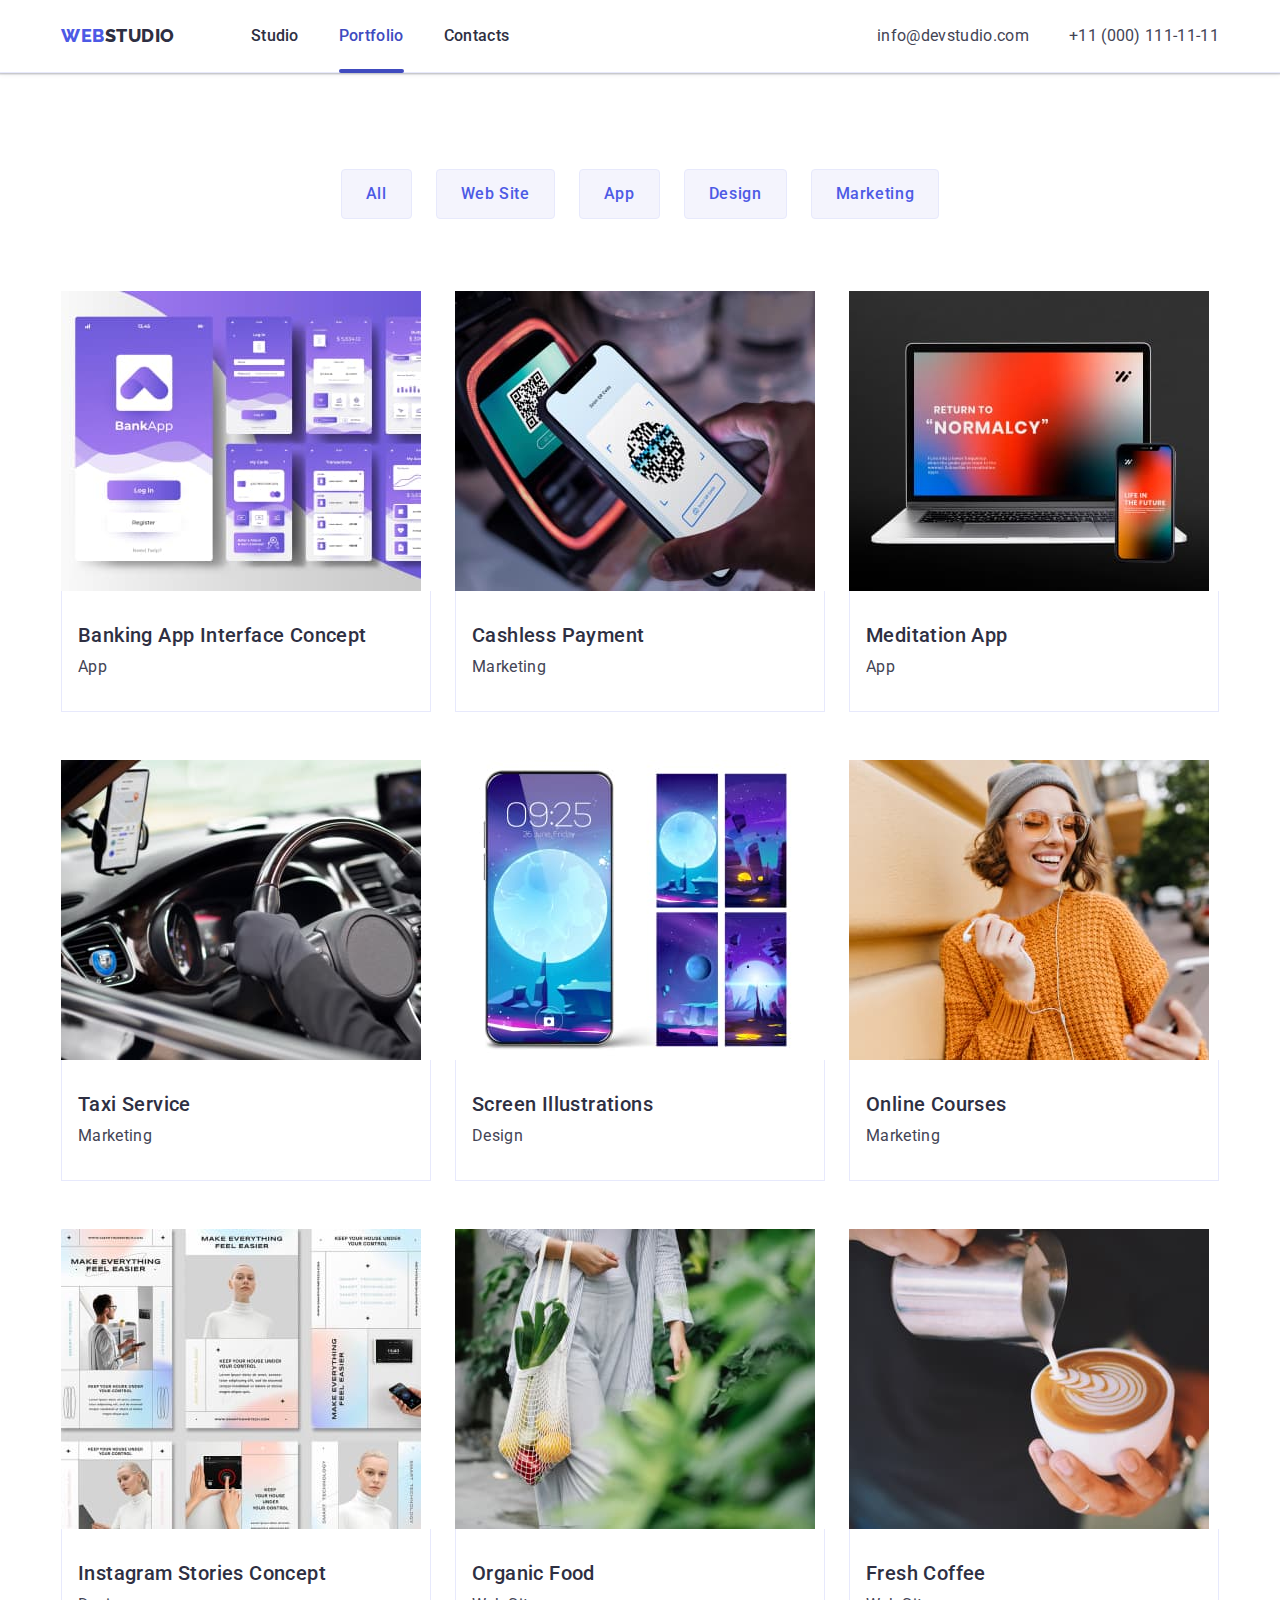
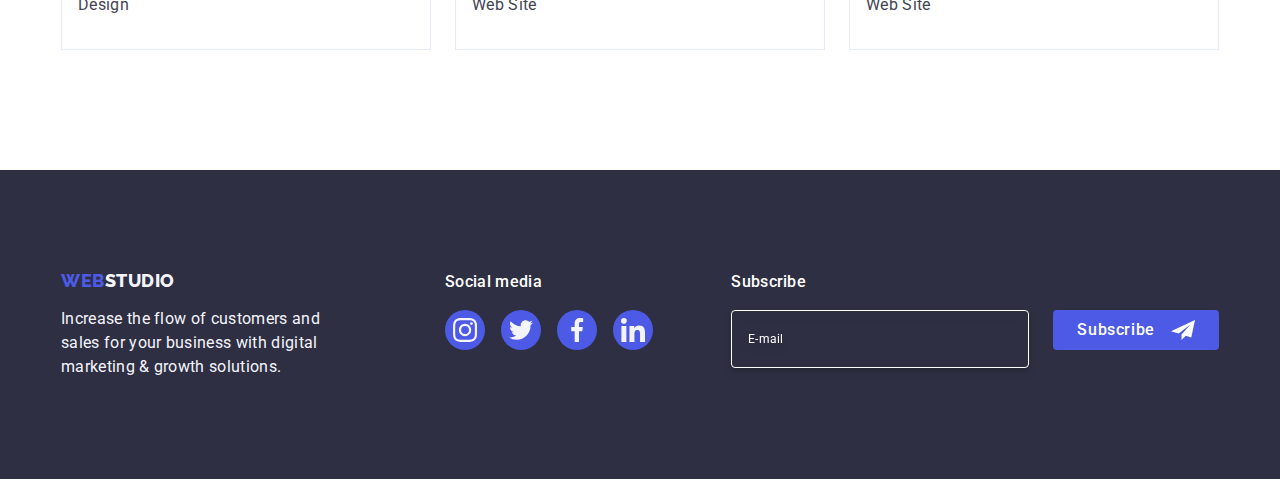
==== portfolio.html @ cf911f14 "m" ====
<!DOCTYPE html>
<html lang="en">
  <head>
    <meta charset="UTF-8" />
    <meta name="viewport" content="width=device-width, initial-scale=1.0" />
    <title>WebStudio</title>
    <link
      rel="stylesheet"
      href="https://cdnjs.cloudflare.com/ajax/libs/modern-normalize/2.0.0/modern-normalize.min.css"
      integrity="sha512-4xo8blKMVCiXpTaLzQSLSw3KFOVPWhm/TRtuPVc4WG6kUgjH6J03IBuG7JZPkcWMxJ5huwaBpOpnwYElP/m6wg=="
      crossorigin="anonymous"
      referrerpolicy="no-referrer"
    />

    <link rel="preconnect" href="https://fonts.googleapis.com" />
    <link rel="preconnect" href="https://fonts.gstatic.com" crossorigin />
    <link
      href="https://fonts.googleapis.com/css2?family=Raleway:wght@800&family=Roboto:wght@400;500;700&display=swap"
      rel="stylesheet"
    />
    <link rel="stylesheet" href="./css/styles.css" />
  </head>

  <body>
    <!-- верхня частина сайту хедер -->
    <header class="head">
      <!-- навігація по сайту -->
      <div class="container head-container">
        <nav class="container-nav">
          <!-- логотип компанії -->
          <a href="./index.html" class="logo link logo-sections-head"
            >Web<span class="logo-section">Studio</span></a
          >
          <ul class="list list-header">
            <li class="">
              <a class="list-nav link" href="./index.html">Studio</a>
            </li>
            <li>
              <a class="list-nav link list-nav-hover" href="./portfolio.html"
                >Portfolio</a
              >
            </li>
            <li><a class="list-nav link" href="">Contacts</a></li>
          </ul>
        </nav>
        <!-- контакти компанії -->
        <address class="contact">
          <ul class="list list-header">
            <li>
              <a class="contact-link link" href="mailto:info@devstudio.com"
                >info@devstudio.com</a
              >
            </li>
            <li>
              <a class="contact-link link" href="tel:+110001111111"
                >+11 (000) 111-11-11</a
              >
            </li>
          </ul>
        </address>
      </div>
    </header>
    <!-- головна інформація сторінки -->
    <main>
      <!-- навігація по сторінці -->
      <section class="project">
        <div class="container">
          <h1 class="visually-hidden">Projects</h1>
          <ul class="list filters">
            <li class="filters-button-list">
              <button type="button" class="filters-button">All</button>
            </li>
            <li class="filters-button-list">
              <button type="button" class="filters-button">Web Site</button>
            </li>
            <li class="filters-button-list">
              <button type="button" class="filters-button">App</button>
            </li>
            <li class="filters-button-list">
              <button type="button" class="filters-button">Design</button>
            </li>
            <li class="filters-button-list">
              <button type="button" class="filters-button">Marketing</button>
            </li>
          </ul>
          <ul class="list list-portfolio">
            <li class="list-portfolio-item">
              <a href="" class="link imeges-animations">
                <div class="animation">
                  <img
                    src="./images/img-portfolio-1.jpg"
                    alt="Banking App"
                    width="360"
                  />
                  <p class="project-taxt-animation">
                    14 Stylish and User-Friendly App Design Concepts · Task
                    Manager App · Calorie Tracker App · Exotic Fruit Ecommerce
                    App · Cloud Storage App
                  </p>
                </div>
                <div class="card-item">
                  <h2 class="project-title">Banking App Interface Concept</h2>
                  <p class="project-taxt">App</p>
                </div>
              </a>
            </li>
            <li class="list-portfolio-item">
              <a href="" class="link imeges-animations">
                <div class="animation">
                  <img
                    src="./images/img-portfolio-2.jpg"
                    alt="Cashless Payment"
                    width="360"
                  />
                  <p class="project-taxt-animation">
                    14 Stylish and User-Friendly App Design Concepts · Task
                    Manager App · Calorie Tracker App · Exotic Fruit Ecommerce
                    App · Cloud Storage App
                  </p>
                </div>
                <div class="card-item">
                  <h2 class="project-title">Cashless Payment</h2>
                  <p class="project-taxt">Marketing</p>
                </div>
              </a>
            </li>
            <li class="list-portfolio-item">
              <a href="" class="link imeges-animations">
                <div class="animation">
                  <img
                    src="./images/img-portfolio-3.jpg"
                    alt="Meditation App"
                    width="360"
                  />
                  <p class="project-taxt-animation">
                    14 Stylish and User-Friendly App Design Concepts · Task
                    Manager App · Calorie Tracker App · Exotic Fruit Ecommerce
                    App · Cloud Storage App
                  </p>
                </div>
                <div class="card-item">
                  <h2 class="project-title">Meditation App</h2>
                  <p class="project-taxt">App</p>
                </div>
              </a>
            </li>
            <li class="list-portfolio-item">
              <a href="" class="link imeges-animations">
                <div class="animation">
                  <img
                    src="./images/img-portfolio-4.jpg"
                    alt="Taxi Service"
                    width="360"
                  />
                  <p class="project-taxt-animation">
                    14 Stylish and User-Friendly App Design Concepts · Task
                    Manager App · Calorie Tracker App · Exotic Fruit Ecommerce
                    App · Cloud Storage App
                  </p>
                </div>
                <div class="card-item">
                  <h2 class="project-title">Taxi Service</h2>
                  <p class="project-taxt">Marketing</p>
                </div>
              </a>
            </li>
            <li class="list-portfolio-item">
              <a href="" class="link imeges-animations">
                <div class="animation">
                  <img
                    src="./images/img-portfolio-5.jpg"
                    alt="Screen Illustrations"
                    width="360"
                  />
                  <p class="project-taxt-animation">
                    14 Stylish and User-Friendly App Design Concepts · Task
                    Manager App · Calorie Tracker App · Exotic Fruit Ecommerce
                    App · Cloud Storage App
                  </p>
                </div>
                <div class="card-item">
                  <h2 class="project-title">Screen Illustrations</h2>
                  <p class="project-taxt">Design</p>
                </div>
              </a>
            </li>
            <li class="list-portfolio-item">
              <a href="" class="link imeges-animations">
                <div class="animation">
                  <img
                    src="./images/img-portfolio-6.jpg"
                    alt="Online Courses"
                    width="360"
                  />
                  <p class="project-taxt-animation">
                    14 Stylish and User-Friendly App Design Concepts · Task
                    Manager App · Calorie Tracker App · Exotic Fruit Ecommerce
                    App · Cloud Storage App
                  </p>
                </div>
                <div class="card-item">
                  <h2 class="project-title">Online Courses</h2>
                  <p class="project-taxt">Marketing</p>
                </div>
              </a>
            </li>
            <li class="list-portfolio-item">
              <a href="" class="link imeges-animations">
                <div class="animation">
                  <img
                    src="./images/img-portfolio-7.jpg"
                    alt="Instagram Stories Concept"
                    width="360"
                  />
                  <p class="project-taxt-animation">
                    14 Stylish and User-Friendly App Design Concepts · Task
                    Manager App · Calorie Tracker App · Exotic Fruit Ecommerce
                    App · Cloud Storage App
                  </p>
                </div>
                <div class="card-item">
                  <h2 class="project-title">Instagram Stories Concept</h2>
                  <p class="project-taxt">Design</p>
                </div>
              </a>
            </li>
            <li class="list-portfolio-item">
              <a href="" class="link imeges-animations">
                <div class="animation">
                  <img
                    src="./images/img-portfolio-8.jpg"
                    alt="Organic Food"
                    width="360"
                  />
                  <p class="project-taxt-animation">
                    14 Stylish and User-Friendly App Design Concepts · Task
                    Manager App · Calorie Tracker App · Exotic Fruit Ecommerce
                    App · Cloud Storage App
                  </p>
                </div>
                <div class="card-item">
                  <h2 class="project-title">Organic Food</h2>
                  <p class="project-taxt">Web Site</p>
                </div>
              </a>
            </li>
            <li class="list-portfolio-item">
              <a href="" class="link imeges-animations">
                <div class="animation">
                  <img
                    src="./images/img-portfolio-9.jpg"
                    alt="Fresh Coffee"
                    width="360"
                  />
                  <p class="project-taxt-animation">
                    14 Stylish and User-Friendly App Design Concepts · Task
                    Manager App · Calorie Tracker App · Exotic Fruit Ecommerce
                    App · Cloud Storage App
                  </p>
                </div>
                <div class="card-item">
                  <h2 class="project-title">Fresh Coffee</h2>
                  <p class="project-taxt">Web Site</p>
                </div>
              </a>
            </li>
          </ul>
        </div>
      </section>
    </main>

    <!-- футер -->
    <footer class="footer">
      <!-- логотип компанії -->
      <div class="container footer-social-media">
        <div class="footer-container-logo">
          <a href="./index.html" class="logo link footer-logo-sections"
            >Web<span class="footer-logo">Studio</span></a
          >
          <p class="footer-taxt">
            Increase the flow of customers and sales for your business with
            digital marketing & growth solutions.
          </p>
        </div>
        <div class="footer-container-social">
          <p class="footer-taxt-second">Social media</p>
          <ul class="list footer-lid">
            <li class="social-links-footer">
              <a href="" target="_blank" class="link">
                <svg class="footer-icon-item" width="24" height="24">
                  <use href="./images/icons.svg#icon-instagram-2"></use>
                </svg>
              </a>
            </li>
            <li class="social-links-footer">
              <a href="" target="_blank" class="link">
                <svg class="footer-icon-item" width="24" height="24">
                  <use href="./images/icons.svg#icon-twitter-1"></use>
                </svg>
              </a>
            </li>
            <li class="social-links-footer">
              <a href="" target="_blank" class="link">
                <svg class="footer-icon-item" width="24" height="24">
                  <use href="./images/icons.svg#icon-facebook-1"></use>
                </svg>
              </a>
            </li>
            <li class="social-links-footer">
              <a href="" target="_blank" class="link">
                <svg class="footer-icon-item" width="24" height="24">
                  <use href="./images/icons.svg#icon-linkedin-1"></use>
                </svg>
              </a>
            </li>
          </ul>
        </div>
        <div class="footer-container-form">
          <p class="footer-taxt-second">Subscribe</p>
          <form class="form">
            <label class="footer-form-label">
              <input
                class="footer-form-input"
                type="email"
                name="user-email"
                placeholder="E-mail"
              />
            </label>
            <button type="submit" class="form-btn">
              Subscribe
              <svg class="btn-icon" width="24" height="24">
                <use href="./images/icons.svg#icon-Frame"></use>
              </svg>
            </button>
          </form>
        </div>
      </div>
    </footer>
  </body>
</html>
---- css/styles.css ----
:root {
  --primary-font: "Roboto", sans-serif;
  --primary-black-color: #434455;
  --primary-white-color: #ffffff;
  --secondary-black-color: #2e2f42;
  --secondary-white-color: #f4f4fd;
}

body {
  font-family: var(--primary-font);
  color: var(--primary-black-color);
  background: var(--primary-white-color);
  margin: 0;
}

h1,
h2,
h3,
h4,
h5,
h6 {
  margin: 0;
}

p {
  margin: 0;
}

ul {
  margin: 0;
  padding: 0;
  list-style-type: none;
}

.logo {
  color: #4d5ae5;
  font-family: "Raleway", sans-serif;
  font-style: normal;
  font-weight: 800;
  font-size: 18px;
  line-height: 1.17;
  letter-spacing: 0.03em;
  text-transform: uppercase;
}
.logo-section {
  color: #2e2f42;
}
.logo-sections-head {
  margin-right: 76px;
}

.link {
  text-decoration: none;
}
.list {
  list-style: none;
}

.container {
  width: 100%;
  max-width: 1158px;
  padding-left: 15px;
  padding-right: 15px;
  margin: 0 auto;
}

.container-nav {
  display: flex;
  align-items: center;
}
.list-header {
  display: flex;
  gap: 40px;
}
.head {
  border-bottom: 1px solid #e7e9fc;
  box-shadow: 0px 1px 6px 0px rgba(46, 47, 66, 0.08),
    0px 1px 1px 0px rgba(46, 47, 66, 0.16),
    0px 2px 1px 0px rgba(46, 47, 66, 0.08);
}
.head-container {
  display: flex;
  justify-content: space-between;
}

.list-nav {
  color: var(--secondary-black-color);
  font-weight: 500;
  font-size: 16px;
  line-height: 1.5;
  letter-spacing: 0.02em;
  padding-top: 24px;
  padding-bottom: 24px;
  transition: color 250ms cubic-bezier(0.4, 0, 0.2, 1);
  position: relative;
  display: block;
}

.list-nav:hover,
.list-nav:focus {
  color: #404bbf;
}

.list-nav-hover {
  color: #404bbf;
}
.list-nav-hover::after {
  background-color: #404bbf;
}

.list-nav::after {
  position: absolute;
  left: 0;
  bottom: -1px;
  content: "";
  width: 100%;
  height: 4px;
  border-radius: 2px;
  transition: background-color 250ms cubic-bezier(0.4, 0, 0.2, 1);
}

.list-nav:hover::after {
  background-color: #404bbf;
}

.contact {
  font-style: normal;
}
.contact-link {
  color: var(--primary-black-color);
  font-weight: 400;
  font-size: 16px;
  line-height: 1.5;
  letter-spacing: 0.02em;
  display: block;
  padding-top: 24px;
  padding-bottom: 24px;
  transition: color 250ms cubic-bezier(0.4, 0, 0.2, 1);
}
.contact-link:hover,
.contact-link:focus {
  color: #404bbf;
}

.container-hero {
  flex-direction: column;
  align-items: center;
}
/* -----------------------HERO--------------- */
.hero {
  background-color: var(--secondary-black-color);
  padding-top: 188px;
  padding-bottom: 188px;
  background-image: linear-gradient(
      to bottom,
      rgba(46, 47, 66, 0.7),
      rgba(46, 47, 66, 0.7)
    ),
    url(../images/people-office.jpg);
  background-repeat: no-repeat;
  background-position: center;
  max-width: 1440px;
  background-size: cover;
  margin: 0 auto;
}

.hero-main {
  color: var(--primary-white-color);
  font-weight: 700;
  font-size: 56px;
  line-height: 1.07;
  text-align: center;
  letter-spacing: 0.02em;
  margin-bottom: 48px;
  max-width: 496px;
  margin-left: auto;
  margin-right: auto;
}

.primery-button {
  background: #4d5ae5;
  color: var(--primary-white-color);
  font-family: inherit;
  font-weight: 500;
  font-size: 16px;
  line-height: 1.5;
  letter-spacing: 0.04em;
  cursor: pointer;
  border-radius: 4px;
  box-shadow: 0px 4px 4px 0px rgba(0, 0, 0, 0.15);
  padding: 16px 32px;
  display: block;
  min-width: 169px;
  height: 56px;
  border: none;
  margin-left: auto;
  margin-right: auto;
  transition: background-color 250ms cubic-bezier(0.4, 0, 0.2, 1);
}
.primery-button:hover,
.primery-button:focus {
  background-color: #404bbf;
}

.backdrop.is-hidden {
  visibility: hidden;
  opacity: 0;
  pointer-events: none;
}

.icon-close {
  position: absolute;
  border: 1px solid rgba(0, 0, 0, 0.1);
  background-color: #e7e9fc;
  top: 24px;
  right: 24px;
  width: 24px;
  height: 24px;
  border-radius: 50%;
  display: flex;
  align-items: center;
  justify-content: center;
  padding: 0;
  cursor: pointer;
  transition: background-color 250ms cubic-bezier(0.4, 0, 0.2, 1),
    border 250ms cubic-bezier(0.4, 0, 0.2, 1);
}
.icon-close-svg {
  transition: fill 250ms cubic-bezier(0.4, 0, 0.2, 1);
}

.icon-close:hover,
.icon-close:focus {
  border: none;
  background-color: #404bbf;
  fill: var(--primary-white-color);
}

/* ---------------------------------------- */
.visually-hidden {
  position: absolute;
  width: 1px;
  height: 1px;
  margin: -1px;
  border: 0;
  padding: 0;
  white-space: nowrap;
  clip-path: inset(100%);
  clip: rect(0 0 0 0);
  overflow: hidden;
}
.facts-title {
  color: var(--secondary-black-color);
  font-weight: 500;
  font-size: 20px;
  line-height: 1.2;
  letter-spacing: 0.02em;
  margin-bottom: 8px;
}
.facts-taxt {
  font-weight: 400;
  font-size: 16px;
  line-height: 1.5;
  letter-spacing: 0.02em;
}
.facts-lid {
  display: flex;
  gap: 24px;
}
.facts-list {
  width: calc((100% - 72px) / 4);
}

.icon-container {
  display: flex;
  align-items: center;
  justify-content: center;
  height: 112px;
  background-color: var(--secondary-white-color);
  padding: 24px 100px;
  margin-bottom: 8px;
  border-radius: 4px;
}

/* svg {
  max-width: 100%;
} */

.container-facts {
  padding-top: 120px;
  padding-bottom: 120px;
}

.directions-section {
  padding-bottom: 120px;
}
.directions-lid {
  display: flex;
  gap: 24px;
}
.directions {
  color: var(--secondary-black-color);
  font-weight: 700;
  font-size: 36px;
  line-height: 1.11;
  text-align: center;
  letter-spacing: 0.02em;
  text-transform: capitalize;
  margin-bottom: 72px;
}
.directions-list {
  width: calc((100% - 48px) / 3);
  box-shadow: 0px 4px 4px 0px rgba(0, 0, 0, 0.25);
}

img {
  display: block;
}
/* ------------TEAM SECTION------------- */
.team {
  color: var(--secondary-black-color);
  font-weight: 700;
  font-size: 36px;
  line-height: 1.11;
  text-align: center;
  letter-spacing: 0.02em;
  text-transform: capitalize;
  margin-bottom: 72px;
}
.team-title {
  color: var(--secondary-black-color);
  font-weight: 500;
  font-size: 20px;
  line-height: 1.2;
  text-align: center;
  letter-spacing: 0.02em;
  margin-bottom: 8px;
}
.team-taxt {
  font-weight: 400;
  font-size: 16px;
  line-height: 1.5;
  text-align: center;
  letter-spacing: 0.02em;
  margin-bottom: 8px;
}
.team-section {
  background: var(--secondary-white-color);
  padding-top: 120px;
  padding-bottom: 120px;
}
.team-lid {
  display: flex;
  gap: 24px;
}

.team-section-part {
  background: var(--primary-white-color);
  border-radius: 0px 0px 4px 4px;
  box-shadow: 0px 2px 1px 0px rgba(46, 47, 66, 0.08),
    0px 1px 1px 0px rgba(46, 47, 66, 0.16),
    0px 1px 6px 0px rgba(46, 47, 66, 0.08);
  width: calc((100% - 72px) / 4);
}

.team-container {
  padding-top: 32px;
  padding-bottom: 32px;
}
.list .social {
  display: flex;
  justify-content: center;
  align-items: center;
}
.social .link {
  display: flex;
  justify-content: center;
  align-items: center;
  width: 40px;
  height: 40px;
  border-radius: 50%;
  background-color: #4d5ae5;
  flex-shrink: 0;
  align-self: flex-end;
  transition: background-color 250ms cubic-bezier(0.4, 0, 0.2, 1);
}
.team-icon-item {
  fill: var(--secondary-white-color);
}
.social .link:hover,
.social .link:focus {
  background-color: #404bbf;
}
.social {
  display: flex;
  gap: 24px;
}
.social-link {
  justify-content: center;
  align-items: center;
  width: calc((100% - 48px) / 3);
}
.link-social-team {
  width: 40px;
  height: 40px;
  background-color: #03a9f4;
}

/* ------------COSTOMERS SEC.------------- */
.costomers {
  color: var(--secondary-black-color);
  font-weight: 700;
  font-size: 36px;
  line-height: 1.11;
  text-align: center;
  letter-spacing: 0.02em;
  text-transform: capitalize;
  margin-bottom: 72px;
}
.costomers-section {
  background-color: var(--primary-white-color);
  padding-top: 120px;
  padding-bottom: 120px;
}
.icon {
  fill: currentColor;
}
.costomers-link {
  width: 100%;
  height: 100%;
  border: 1px solid #8e8f99;
  border-radius: 4px;
  display: flex;
  align-items: center;
  justify-content: center;
  color: #8e8f99;
  transition: border-color 250ms cubic-bezier(0.4, 0, 0.2, 1),
    color 250ms cubic-bezier(0.4, 0, 0.2, 1);
}
.costomers-link:hover,
.costomers-link:focus {
  border-color: #404bbf;
  color: #404bbf;
}

.costomers-list {
  display: flex;
  gap: 24px;
}
.costomers-item {
  height: 88px;
  width: calc((100% - 120px) / 6);
}
/* ------------FOOTER------------- */
.footer {
  background: var(--secondary-black-color);
  padding-bottom: 100px;
  padding-top: 100px;
}

.footer-logo {
  color: var(--secondary-white-color);
}
.footer-logo-sections {
  margin-bottom: 16px;
  display: inline-block;
}

.footer-taxt {
  color: var(--secondary-white-color);
  font-weight: 400;
  font-size: 16px;
  line-height: 1.5;
  letter-spacing: 0.02em;
  width: 264px;
}

.footer-social-media {
  display: flex;
  align-items: baseline;
}

.footer-container-logo {
  margin-right: 120px;
}
.footer-container-social {
  margin-right: auto;
}
.footer-container-form {
}
.footer-taxt-second {
  color: var(--primary-white-color);
  font-size: 16px;
  font-weight: 500;
  line-height: 1.5;
  letter-spacing: 0.02em;
  margin-bottom: 16px;
}
.social-links-footer .link {
  display: flex;
  justify-content: center;
  align-items: center;
  gap: 16px;
  width: 40px;
  height: 40px;
  border-radius: 50%;
  background-color: #4d5ae5;
  flex-shrink: 0;
  align-self: flex-end;
  transition: background-color 250ms cubic-bezier(0.4, 0, 0.2, 1);
}

.footer-icon-item {
  fill: var(--secondary-white-color);
}
.social-links-footer .link:hover,
.social-links-footer .link:focus {
  background-color: #31d0aa;
}
.footer-lid {
  display: flex;
  gap: 16px;
}
/* ----------footer-form---------- */
.form {
  display: flex;
  gap: 24px;
}
.footer-form-label {
  display: flex;
  flex-direction: column;
}

.footer-form-input {
  width: 264px;
  height: 40px;
  border-radius: 4px;
  border: 1px solid var(--primary-white-color);
  box-shadow: 0px 4px 4px 0px rgba(0, 0, 0, 0.15);
  background-color: inherit;
  padding: 8px 16px;
  color: var(--primary-white-color);
  font-family: inherit;
  font-size: 12px;
  font-weight: 400;
  line-height: 1.5;
  letter-spacing: 0.04em;
  filter: drop-shadow(0px 4px 4px rgba(0, 0, 0, 0.15));
  outline: none;
  transition: border 250ms cubic-bezier(0.4, 0, 0.2, 1);
}
.footer-form-input:hover,
.footer-form-input:focus {
  border: 1px solid #4d5ae5;
}

.footer-form-input::placeholder {
  color: var(--primary-white-color);
  font-family: inherit;
  font-size: 12px;
  font-weight: 400;
  line-height: 2;
  letter-spacing: 0.02em;
  transition: color 250ms cubic-bezier(0.4, 0, 0.2, 1);
}
.footer-form-input:hover::placeholder,
.footer-form-input:focus::placeholder {
  color: #4d5ae5;
}
.form-btn {
  height: 40px;
  min-width: 165px;
  padding: 8px 24px;
  display: inline-flex;
  justify-content: center;
  align-items: center;
  border-radius: 4px;
  background-color: #4d5ae5;
  color: var(--primary-white-color);
  font-family: inherit;
  font-weight: 500;
  font-size: 16px;
  line-height: 1.5;
  letter-spacing: 0.04em;
  cursor: pointer;
  border: none;
  transition: background-color 250ms cubic-bezier(0.4, 0, 0.2, 1);
}

.form-btn:hover,
.form-btn:focus {
  background-color: #404bbf;
}
.btn-icon {
  fill: var(--secondary-white-color);
  margin-left: 16px;
}

/* ------------------modal----------------- */

.backdrop {
  position: fixed;
  width: 100%;
  height: 100%;
  top: 0;
  left: 0;
  background: rgba(46, 47, 66, 0.4);
  cursor: pointer;
  visibility: visible;
  opacity: 1;
  transition: opacity 250ms cubic-bezier(0.4, 0, 0.2, 1),
    visibility 250ms cubic-bezier(0.4, 0, 0.2, 1);
}

.modal {
  padding: 72px 24px 24px 24px;
  position: absolute;
  top: 50%;
  left: 50%;
  width: 408px;
  min-height: 584px;
  border-radius: 4px;
  background: #fcfcfc;
  box-shadow: 0px 2px 1px 0px rgba(0, 0, 0, 0.2),
    0px 1px 3px 0px rgba(0, 0, 0, 0.12), 0px 1px 1px 0px rgba(0, 0, 0, 0.14);
  transform: translate(-50%, -50%);
  cursor: default;
  transition: transform 250ms cubic-bezier(0.4, 0, 0.2, 1);
}
.modal-taxt {
  display: flex;
  width: 360px;
  flex-direction: column;
  font-size: 16px;
  font-style: normal;
  font-family: inherit;
  font-weight: 500;
  line-height: 1.5;
  letter-spacing: 0.02em;
  margin-left: auto;
  margin-right: auto;
  color: var(--secondary-black-color);
  text-align: center;
  margin-bottom: 16px;
}

.form-section {
  margin-bottom: 8px;
}
.form-label {
  font-size: 12px;
  line-height: 1.17;
  letter-spacing: 0.04em;
  color: #8e8f99;
  display: block;
  margin-bottom: 4px;
}
.label-container {
  position: relative;
}
.modal-input {
  width: 100%;
  height: 40px;
  border: 1px solid rgba(46, 47, 66, 0.4);
  border-radius: 4px;
  background-color: transparent;
  padding-left: 38px;
  outline: transparent;
  transition: border-color 250ms cubic-bezier(0.4, 0, 0.2, 1);
}
.modal-input:hover,
.modal-input:focus {
  border-color: #4d5ae5;
}

.icon-form {
  position: absolute;
  left: 16px;
  top: 50%;
  transform: translateY(-50%);
  transition: fill 250ms cubic-bezier(0.4, 0, 0.2, 1);
}
.modal-input:hover + .icon-form,
.modal-input:focus + .icon-form {
  fill: #4d5ae5;
}
.form-section-second {
  margin-bottom: 16px;
}
.label-textarea {
  width: 100%;
  height: 120px;
  font-size: 12px;
  line-height: 1.17;
  letter-spacing: 0.04em;
  color: rgba(46, 47, 66, 0.4);
  border: 1px solid rgba(46, 47, 66, 0.4);
  border-radius: 4px;
  background-color: transparent;
  padding: 8px 16px;
  outline: transparent;
  resize: none;
  transition: border-color 250ms cubic-bezier(0.4, 0, 0.2, 1);
}
.label-textarea:hover,
.label-textarea:focus {
  border-color: #4d5ae5;
}
.form-checbox {
  margin-bottom: 24px;
}

.form-checbox-input {
}
.form-checbox-label {
  font-size: 12px;
  line-height: 1.17;
  letter-spacing: 0.04em;
  color: #8e8f99;
}
.checbox-span {
  width: 16px;
  height: 16px;
  border: 1px solid rgba(46, 47, 66, 0.4);
  border-radius: 2px;
  transition: background-color 250ms cubic-bezier(0.4, 0, 0.2, 1),
    border 250ms cubic-bezier(0.4, 0, 0.2, 1),
    fill 250ms cubic-bezier(0.4, 0, 0.2, 1);
  display: inline-flex;
  align-items: center;
  justify-content: center;
  fill: transparent;
  margin-right: 8px;
  cursor: pointer;
}
.checbox-icon {
}
.form-checbox-input:checked + .form-checbox-label .checbox-span {
  background-color: #404bbf;
  border: none;
  fill: #f4f4fd;
}

.form-checbox-input:focus + .form-checbox-label .checbox-span  {
  outline: 1px solid #000;
}
.checbox-link {
  color: #4d5ae5;
}

.form-modal-button {
  margin: 24px auto 0;
  background-color: #4d5ae5;
  color: var(--primary-white-color);
  font-family: inherit;
  font-weight: 500;
  font-size: 16px;
  line-height: 1.5;
  letter-spacing: 0.04em;
  cursor: pointer;
  border-radius: 4px;
  box-shadow: 0px 4px 4px 0px rgba(0, 0, 0, 0.15);
  padding: 16px 32px;
  display: block;
  min-width: 169px;
  height: 56px;
  border: none;
  transition: background-color 250ms cubic-bezier(0.4, 0, 0.2, 1);
}

.form-modal-button:hover,
.form-modal-button:focus {
  background-color: #404bbf;
}
/* -----------------portfolio----------------- */

.filters-button {
  background: #f4f4fd;
  color: #4d5ae5;
  font-family: inherit;
  font-weight: 500;
  font-size: 16px;
  line-height: 1.5;
  text-align: center;
  letter-spacing: 0.04em;
  cursor: pointer;
  padding: 12px 24px;
  border-radius: 4px;
  border: 1px solid #e7e9fc;
  transition: color 250ms cubic-bezier(0.4, 0, 0.2, 1),
    background-color 250ms cubic-bezier(0.4, 0, 0.2, 1),
    border-color 250ms cubic-bezier(0.4, 0, 0.2, 1),
    box-shadow 250ms cubic-bezier(0.4, 0, 0.2, 1);
}

.filters-button:hover,
.filters-button:focus {
  background: #404bbf;
  color: #ffffff;
  box-shadow: 0px 2px 2px 0px rgba(0, 0, 0, 0.12),
    0px 2px 1px 0px rgba(0, 0, 0, 0.08), 0px 3px 1px 0px rgba(0, 0, 0, 0.1);
  border: 1px solid transparent;
}
.filters-button:active {
  background: #404bbf;
  color: #ffffff;
  box-shadow: 0px 2px 2px 0px rgba(0, 0, 0, 0.12),
    0px 2px 1px 0px rgba(0, 0, 0, 0.08), 0px 3px 1px 0px rgba(0, 0, 0, 0.1);
}

.project {
  padding-top: 96px;
  padding-bottom: 120px;
}

.filters {
  display: flex;
  gap: 24px;
  margin-bottom: 72px;
  justify-content: center;
}

.project-title {
  font-weight: 500;
  font-size: 20px;
  line-height: 1.2;
  letter-spacing: 0.02em;
  color: var(--secondary-black-color);
  margin-bottom: 8px;
}
.project-taxt {
  color: var(--primary-black-color);
  font-weight: 400;
  font-size: 16px;
  line-height: 1.5;
  letter-spacing: 0.02em;
}

.list-portfolio {
  display: flex;
  flex-wrap: wrap;
  column-gap: 24px;
  row-gap: 48px;
}
.list-portfolio-item {
  width: calc((100% - 48px) / 3);
  transition: box-shadow 250ms cubic-bezier(0.4, 0, 0.2, 1);
}

.imeges-animations {
  display: block;
  transition: box-shadow 250ms cubic-bezier(0.4, 0, 0.2, 1);
}
.imeges-animations:hover,
.imeges-animations:focus {
  box-shadow: 0px 2px 1px 0px rgba(46, 47, 66, 0.08),
    0px 1px 1px 0px rgba(46, 47, 66, 0.16),
    0px 1px 6px 0px rgba(46, 47, 66, 0.08);
}
.imeges-animations:hover .project-taxt-animation,
.imeges-animations:focus .project-taxt-animation {
  transform: translateY(0%);
}
.animation {
  position: relative;
  overflow: hidden;
}
.project-taxt-animation {
  position: absolute;
  top: 0;
  font-size: 16px;
  line-height: 1.5;
  letter-spacing: 0.02em;
  color: var(--secondary-white-color);
  padding: 40px 32px;
  background-color: #4d5ae5;
  height: 100%;
  width: 100%;
  transform: translateY(100%);
  transition: transform 250ms cubic-bezier(0.4, 0, 0.2, 1);
}

.card-item {
  border: 1px solid #e7e9fc;
  background: var(--primary-white-color);
  padding: 32px 16px;
  border-top: none;
  position: relative;
}
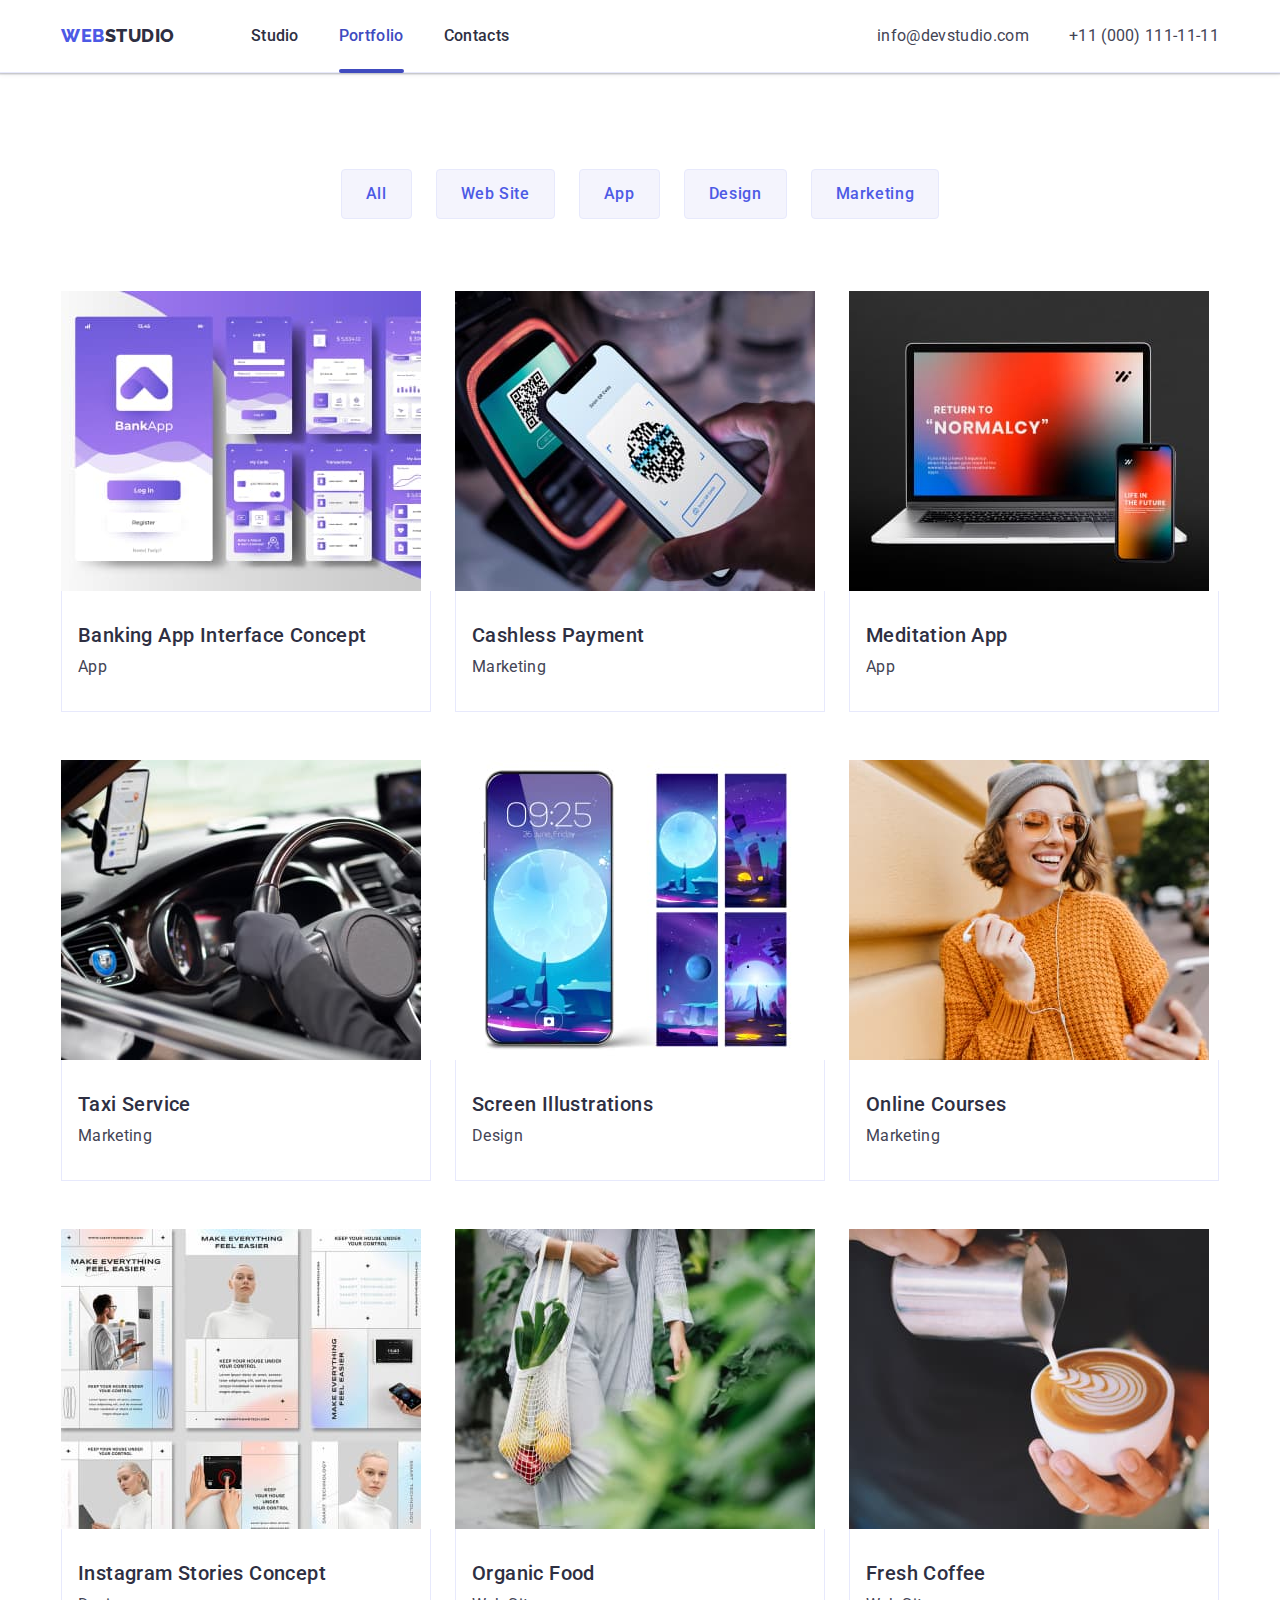
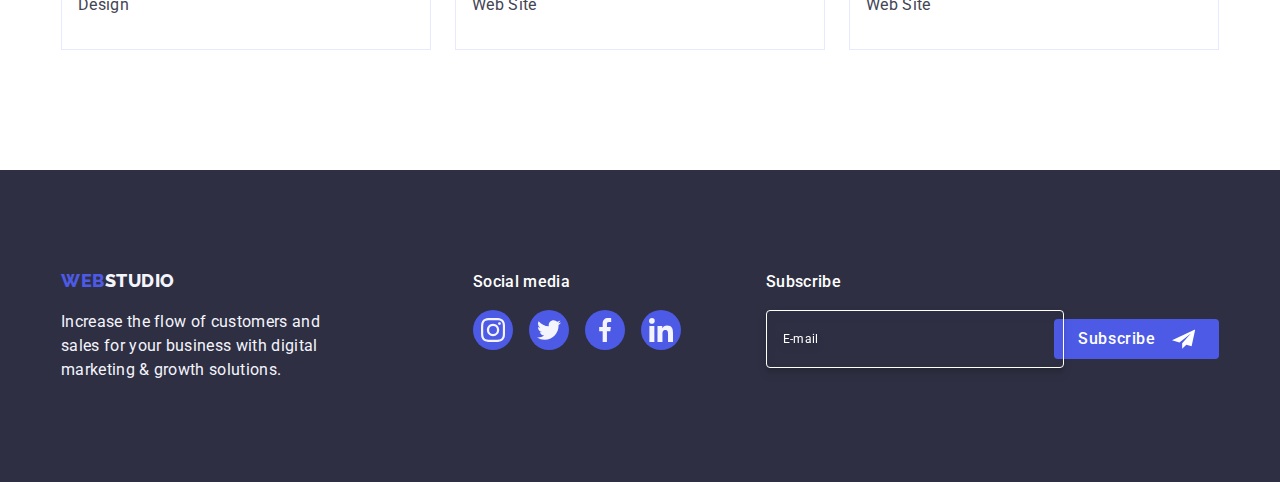
==== commit 5dd90adc: "footer done" ====
--- a/portfolio.html
+++ b/portfolio.html
@@ -19,6 +19,8 @@
       rel="stylesheet"
     />
     <link rel="stylesheet" href="./css/styles.css" />
+    <link rel="stylesheet" href="./css/media.css" />
+
   </head>
 
   <body>
@@ -91,6 +93,10 @@
                     src="./images/img-portfolio-1.jpg"
                     alt="Banking App"
                     width="360"
+                    srcset="
+                      ./images/img-portfolio-1.jpg    1x,
+                      ./images/img-portfolio-1@2x.jpg 2x
+                    "
                   />
                   <p class="project-taxt-animation">
                     14 Stylish and User-Friendly App Design Concepts · Task
@@ -111,6 +117,10 @@
                     src="./images/img-portfolio-2.jpg"
                     alt="Cashless Payment"
                     width="360"
+                    srcset="
+                      ./images/img-portfolio-2.jpg    1x,
+                      ./images/img-portfolio-2@2x.jpg 2x
+                    "
                   />
                   <p class="project-taxt-animation">
                     14 Stylish and User-Friendly App Design Concepts · Task
@@ -131,6 +141,10 @@
                     src="./images/img-portfolio-3.jpg"
                     alt="Meditation App"
                     width="360"
+                    srcset="
+                      ./images/img-portfolio-3.jpg    1x,
+                      ./images/img-portfolio-3@2x.jpg 2x
+                    "
                   />
                   <p class="project-taxt-animation">
                     14 Stylish and User-Friendly App Design Concepts · Task
@@ -151,6 +165,10 @@
                     src="./images/img-portfolio-4.jpg"
                     alt="Taxi Service"
                     width="360"
+                    srcset="
+                      ./images/img-portfolio-4.jpg    1x,
+                      ./images/img-portfolio-4@2x.jpg 2x
+                    "
                   />
                   <p class="project-taxt-animation">
                     14 Stylish and User-Friendly App Design Concepts · Task
@@ -171,6 +189,10 @@
                     src="./images/img-portfolio-5.jpg"
                     alt="Screen Illustrations"
                     width="360"
+                    srcset="
+                      ./images/img-portfolio-5.jpg    1x,
+                      ./images/img-portfolio-5@2x.jpg 2x
+                    "
                   />
                   <p class="project-taxt-animation">
                     14 Stylish and User-Friendly App Design Concepts · Task
@@ -191,6 +213,10 @@
                     src="./images/img-portfolio-6.jpg"
                     alt="Online Courses"
                     width="360"
+                    srcset="
+                      ./images/img-portfolio-6.jpg    1x,
+                      ./images/img-portfolio-6@2x.jpg 2x
+                    "
                   />
                   <p class="project-taxt-animation">
                     14 Stylish and User-Friendly App Design Concepts · Task
@@ -211,6 +237,10 @@
                     src="./images/img-portfolio-7.jpg"
                     alt="Instagram Stories Concept"
                     width="360"
+                    srcset="
+                      ./images/img-portfolio-7.jpg    1x,
+                      ./images/img-portfolio-7@2x.jpg 2x
+                    "
                   />
                   <p class="project-taxt-animation">
                     14 Stylish and User-Friendly App Design Concepts · Task
@@ -231,6 +261,10 @@
                     src="./images/img-portfolio-8.jpg"
                     alt="Organic Food"
                     width="360"
+                    srcset="
+                      ./images/img-portfolio-8.jpg    1x,
+                      ./images/img-portfolio-8@2x.jpg 2x
+                    "
                   />
                   <p class="project-taxt-animation">
                     14 Stylish and User-Friendly App Design Concepts · Task
@@ -251,6 +285,10 @@
                     src="./images/img-portfolio-9.jpg"
                     alt="Fresh Coffee"
                     width="360"
+                    srcset="
+                      ./images/img-portfolio-9.jpg    1x,
+                      ./images/img-portfolio-9@2x.jpg 2x
+                    "
                   />
                   <p class="project-taxt-animation">
                     14 Stylish and User-Friendly App Design Concepts · Task
--- a/css/styles.css
+++ b/css/styles.css
@@ -30,6 +30,11 @@
   margin: 0;
   padding: 0;
   list-style-type: none;
+}
+
+img {
+  display: block;
+  max-width: 100%;
 }
 
 .logo {
@@ -55,13 +60,12 @@
 .list {
   list-style: none;
 }
-
 .container {
-  width: 100%;
-  max-width: 1158px;
-  padding-left: 15px;
-  padding-right: 15px;
-  margin: 0 auto;
+  max-width: 428px;
+  padding-left: 16px;
+  padding-right: 16px;
+  margin-left: auto;
+  margin-right: auto;
 }
 
 .container-nav {
@@ -163,6 +167,16 @@
   background-size: cover;
   margin: 0 auto;
 }
+@media (-webkit-min-device-pixel-ratio: 2), (min-resolution: 192dpi) {
+  .hero {
+    background-image: linear-gradient(
+        to bottom,
+        rgba(46, 47, 66, 0.7),
+        rgba(46, 47, 66, 0.7)
+      ),
+      url(../images/people-office@2x.jpg);
+  }
+}
 
 .hero-main {
   color: var(--primary-white-color);
@@ -202,40 +216,6 @@
   background-color: #404bbf;
 }
 
-.backdrop.is-hidden {
-  visibility: hidden;
-  opacity: 0;
-  pointer-events: none;
-}
-
-.icon-close {
-  position: absolute;
-  border: 1px solid rgba(0, 0, 0, 0.1);
-  background-color: #e7e9fc;
-  top: 24px;
-  right: 24px;
-  width: 24px;
-  height: 24px;
-  border-radius: 50%;
-  display: flex;
-  align-items: center;
-  justify-content: center;
-  padding: 0;
-  cursor: pointer;
-  transition: background-color 250ms cubic-bezier(0.4, 0, 0.2, 1),
-    border 250ms cubic-bezier(0.4, 0, 0.2, 1);
-}
-.icon-close-svg {
-  transition: fill 250ms cubic-bezier(0.4, 0, 0.2, 1);
-}
-
-.icon-close:hover,
-.icon-close:focus {
-  border: none;
-  background-color: #404bbf;
-  fill: var(--primary-white-color);
-}
-
 /* ---------------------------------------- */
 .visually-hidden {
   position: absolute;
@@ -250,11 +230,18 @@
   overflow: hidden;
 }
 .facts-title {
-  color: var(--secondary-black-color);
+  /* color: var(--secondary-black-color);
   font-weight: 500;
   font-size: 20px;
   line-height: 1.2;
   letter-spacing: 0.02em;
+  margin-bottom: 8px; */
+  color: var(--secondary-black-color);
+  font-weight: 700;
+  font-size: 36px;
+  line-height: 1.11;
+  letter-spacing: 0.02em;
+  text-align: center;
   margin-bottom: 8px;
 }
 .facts-taxt {
@@ -265,21 +252,25 @@
 }
 .facts-lid {
   display: flex;
-  gap: 24px;
+  flex-wrap: wrap;
+  gap: 72px;
+  margin: 0;
+  /* gap: 24px; */
 }
 .facts-list {
-  width: calc((100% - 72px) / 4);
+  /* width: calc((100% - 72px) / 4); */
 }
 
 .icon-container {
-  display: flex;
+  display: none;
+  /* display: flex;
   align-items: center;
   justify-content: center;
   height: 112px;
   background-color: var(--secondary-white-color);
   padding: 24px 100px;
   margin-bottom: 8px;
-  border-radius: 4px;
+  border-radius: 4px; */
 }
 
 /* svg {
@@ -287,11 +278,14 @@
 } */
 
 .container-facts {
-  padding-top: 120px;
-  padding-bottom: 120px;
+  /* padding-top: 120px;
+  padding-bottom: 120px; */
+  padding-top: 96px;
+  padding-bottom: 96px;
 }
 
 .directions-section {
+  display: none;
   padding-bottom: 120px;
 }
 .directions-lid {
@@ -313,9 +307,6 @@
   box-shadow: 0px 4px 4px 0px rgba(0, 0, 0, 0.25);
 }
 
-img {
-  display: block;
-}
 /* ------------TEAM SECTION------------- */
 .team {
   color: var(--secondary-black-color);
@@ -346,21 +337,29 @@
 }
 .team-section {
   background: var(--secondary-white-color);
-  padding-top: 120px;
-  padding-bottom: 120px;
+  padding-top: 96px;
+  padding-bottom: 96px;
 }
 .team-lid {
   display: flex;
-  gap: 24px;
+  max-width: 100%;
+  padding-bottom: 0px;
+  flex-direction: column;
+  gap: 72px;
+  justify-content: center;
+  align-items: center;
+  /* display: flex;
+  gap: 24px; */
 }
 
 .team-section-part {
+  max-width: 264px;
   background: var(--primary-white-color);
   border-radius: 0px 0px 4px 4px;
   box-shadow: 0px 2px 1px 0px rgba(46, 47, 66, 0.08),
     0px 1px 1px 0px rgba(46, 47, 66, 0.16),
     0px 1px 6px 0px rgba(46, 47, 66, 0.08);
-  width: calc((100% - 72px) / 4);
+  /* width: calc((100% - 72px) / 4); */
 }
 
 .team-container {
@@ -419,8 +418,8 @@
 }
 .costomers-section {
   background-color: var(--primary-white-color);
-  padding-top: 120px;
-  padding-bottom: 120px;
+  padding-top: 96px;
+  padding-bottom: 96px;
 }
 .icon {
   fill: currentColor;
@@ -445,25 +444,31 @@
 
 .costomers-list {
   display: flex;
-  gap: 24px;
+  flex-direction: row;
+  flex-wrap: wrap;
+  justify-content: center;
+  gap: 88px 16px;
+  /* gap: 24px; */
 }
 .costomers-item {
+  max-width: 190px;
   height: 88px;
-  width: calc((100% - 120px) / 6);
+  width: calc((100% - 16px) / 2);
 }
 /* ------------FOOTER------------- */
 .footer {
   background: var(--secondary-black-color);
-  padding-bottom: 100px;
-  padding-top: 100px;
+  padding-bottom: 96px;
+  padding-top: 96px;
 }
 
 .footer-logo {
   color: var(--secondary-white-color);
 }
 .footer-logo-sections {
-  margin-bottom: 16px;
+  /* margin-bottom: 16px; */
   display: inline-block;
+  height: 24px;
 }
 
 .footer-taxt {
@@ -472,22 +477,47 @@
   font-size: 16px;
   line-height: 1.5;
   letter-spacing: 0.02em;
-  width: 264px;
+  /* width: 264px; */
 }
 
 .footer-social-media {
   display: flex;
-  align-items: baseline;
+  flex-direction: column;
+  align-items: center;
+  gap: 72px;
+  /* display: flex;
+  align-items: baseline; */
 }
 
 .footer-container-logo {
-  margin-right: 120px;
+  display: flex;
+  flex-direction: column;
+  align-items: center;
+  gap: 16px;
+  max-width: 268px;
 }
 .footer-container-social {
-  margin-right: auto;
+  display: flex;
+  flex-direction: column;
+  align-items: center;
 }
 .footer-container-form {
-}
+  display: flex;
+  flex-direction: column;
+  align-items: center;
+  width: 398px;
+  height: 136px;
+}
+.form {
+  display: flex;
+  flex-direction: column;
+  align-items: center;
+  gap: 16px;
+  width: 100%;
+  /* display: flex;
+  gap: 24px; */
+}
+
 .footer-taxt-second {
   color: var(--primary-white-color);
   font-size: 16px;
@@ -522,17 +552,18 @@
   gap: 16px;
 }
 /* ----------footer-form---------- */
-.form {
-  display: flex;
-  gap: 24px;
-}
+
 .footer-form-label {
   display: flex;
   flex-direction: column;
+  gap: 16px;
+  width: 100%;
 }
 
 .footer-form-input {
-  width: 264px;
+  opacity: 0.30000001192092896;
+  width: 100%;
+  
   height: 40px;
   border-radius: 4px;
   border: 1px solid var(--primary-white-color);
@@ -597,17 +628,47 @@
 }
 
 /* ------------------modal----------------- */
+.is-hidden {
+  visibility: hidden;
+  opacity: 0;
+  pointer-events: none;
+}
+
+.icon-close {
+  position: absolute;
+  border: 1px solid rgba(0, 0, 0, 0.1);
+  background-color: #e7e9fc;
+  top: 24px;
+  right: 24px;
+  width: 24px;
+  height: 24px;
+  border-radius: 50%;
+  display: flex;
+  align-items: center;
+  justify-content: center;
+  padding: 0;
+  cursor: pointer;
+  transition: background-color 250ms cubic-bezier(0.4, 0, 0.2, 1),
+    border 250ms cubic-bezier(0.4, 0, 0.2, 1);
+}
+.icon-close-svg {
+  transition: fill 250ms cubic-bezier(0.4, 0, 0.2, 1);
+}
+
+.icon-close:hover,
+.icon-close:focus {
+  border: none;
+  background-color: #404bbf;
+  fill: var(--primary-white-color);
+}
 
 .backdrop {
   position: fixed;
   width: 100%;
   height: 100%;
   top: 0;
-  left: 0;
   background: rgba(46, 47, 66, 0.4);
   cursor: pointer;
-  visibility: visible;
-  opacity: 1;
   transition: opacity 250ms cubic-bezier(0.4, 0, 0.2, 1),
     visibility 250ms cubic-bezier(0.4, 0, 0.2, 1);
 }
@@ -620,12 +681,16 @@
   width: 408px;
   min-height: 584px;
   border-radius: 4px;
-  background: #fcfcfc;
+  background-color: #fcfcfc;
   box-shadow: 0px 2px 1px 0px rgba(0, 0, 0, 0.2),
     0px 1px 3px 0px rgba(0, 0, 0, 0.12), 0px 1px 1px 0px rgba(0, 0, 0, 0.14);
-  transform: translate(-50%, -50%);
+  transform: translate(-50%, -50%) scaleX(1);
   cursor: default;
   transition: transform 250ms cubic-bezier(0.4, 0, 0.2, 1);
+}
+
+.backdrop.is-hidden .modal {
+  transform: translate(-50%, -50%) scaleX(5);
 }
 .modal-taxt {
   display: flex;
@@ -741,7 +806,7 @@
   fill: #f4f4fd;
 }
 
-.form-checbox-input:focus + .form-checbox-label .checbox-span  {
+.form-checbox-input:focus + .form-checbox-label .checbox-span {
   outline: 1px solid #000;
 }
 .checbox-link {
@@ -887,3 +952,162 @@
   border-top: none;
   position: relative;
 }
+/* --------------------MENU--------------------- */
+
+.menu {
+  max-width: 428px;
+  max-height: 796px;
+  flex-shrink: 0;
+  background: var(--primary-white-color);
+  box-shadow: 0px 1px 6px 0px rgba(46, 47, 66, 0.08),
+    0px 1px 1px 0px rgba(46, 47, 66, 0.16),
+    0px 2px 1px 0px rgba(46, 47, 66, 0.08);
+  padding-top: 80px;
+  padding-left: 40px;
+  padding-bottom: 40px;
+  position: relative;
+}
+.menu-nav {
+  margin-bottom: 284px;
+}
+.menu-nav-list {
+  display: flex;
+  flex-direction: column;
+  gap: 40px;
+}
+.menu-list {
+  color: var(--secondary-black-color);
+  font-size: 36px;
+  font-weight: 700;
+  line-height: 1.11;
+  letter-spacing: 0.02em;
+  text-transform: capitalize;
+  transition: color 250ms cubic-bezier(0.4, 0, 0.2, 1);
+}
+.menu-list:hover,
+.menu-list:focus {
+  color: #404bbf;
+}
+.menu-list-hover {
+  color: #404bbf;
+}
+.menu-contact {
+  margin-bottom: 48px;
+}
+.menu-contact-list {
+  display: flex;
+  flex-direction: column;
+  gap: 40px;
+}
+.menu-contact-phone {
+  color: #4d5ae5;
+  font-size: 36px;
+  font-weight: 700;
+  line-height: 1, 11;
+  letter-spacing: 0.02em;
+  text-transform: capitalize;
+  font-style: normal;
+}
+.menu-contact-email {
+  color: var(--primary-black-color);
+  font-size: 20px;
+  font-style: normal;
+  font-weight: 500;
+  line-height: 1.2;
+  letter-spacing: 0.02em;
+  transition: color 250ms cubic-bezier(0.4, 0, 0.2, 1);
+}
+.menu-contact-email:hover,
+.menu-contact-email:focus {
+  color: #404bbf;
+}
+
+.menu-social {
+}
+
+.menu-social-list {
+  display: flex;
+  flex-direction: row;
+  gap: 56px;
+}
+
+.menu-social-item .link {
+  display: flex;
+  justify-content: center;
+  align-items: center;
+  gap: 16px;
+  width: 40px;
+  height: 40px;
+  border-radius: 50%;
+  background-color: #4d5ae5;
+  flex-shrink: 0;
+  align-self: flex-end;
+  transition: background-color 250ms cubic-bezier(0.4, 0, 0.2, 1);
+}
+.menu-social-item .link:hover,
+.menu-social-item .link :focus {
+  background-color: #404bbf;
+}
+
+.menu-close {
+  position: absolute;
+  border: 1px solid rgba(0, 0, 0, 0.1);
+  background-color: rgba(231, 233, 252, 0.1);
+  top: 24px;
+  right: 24px;
+  width: 24px;
+  height: 24px;
+  border-radius: 50%;
+  display: flex;
+  align-items: center;
+  justify-content: center;
+  padding: 0;
+  cursor: pointer;
+  transition: background-color 250ms cubic-bezier(0.4, 0, 0.2, 1),
+    border 250ms cubic-bezier(0.4, 0, 0.2, 1);
+}
+.icon-close-menu {
+  transition: fill 250ms cubic-bezier(0.4, 0, 0.2, 1);
+}
+
+.menu-close:hover,
+.menu-close:focus {
+  border: none;
+  background-color: #404bbf;
+  fill: var(--primary-white-color);
+}
+
+.nav-button {
+  display: none;
+  background-color: var(--primary-white-color);
+  border: none;
+  cursor: pointer;
+  padding: 0;
+  margin: 24px 16px 24px 0;
+}
+.icon-head-button {
+  display: inline-block;
+  width: 1em;
+  height: 1em;
+  stroke-width: 0;
+  stroke: currentColor;
+  fill: currentColor;
+  width: 1.4541015625em;
+}
+
+/* @media (max-width: 428px) {
+  
+  .container {
+  width: 100%;
+  max-width: 428px;
+  padding-left: 15px;
+  padding-right: 15px;
+  margin: 0 auto;
+  }
+  .list-header {
+    display: none;
+  }
+  .nav-button {
+    display: flex;
+  }
+} */
--- a/css/media.css
+++ b/css/media.css
@@ -0,0 +1,153 @@
+@media screen and (min-width: 428px) {
+  .container {
+    max-width: 428px;
+  }
+}
+
+/* --------------IPAD-------------- */
+
+@media screen and (min-width: 768px) {
+  .container {
+    max-width: 768px;
+  }
+  .facts-title {
+    text-align: left;
+  }
+  .facts-taxt {
+    font-weight: 500;
+  }
+  .facts-lid {
+    gap: 72px 24px;
+  }
+  .facts-list {
+    width: calc((100% - 24px) / 2);
+  }
+  .team-lid {
+    flex-direction: row;
+    flex-wrap: wrap;
+    gap: 64px 24px;
+  }
+  .team-section-part {
+    width: calc((100% - 24px) / 2);
+  }
+  .costomers-list {
+    display: inline-flex;
+    gap: 72px 24px;
+  }
+  .costomers-item {
+    max-width: 168px;
+    width: calc((100% - 48px) / 3);
+  }
+  .footer-social-media {
+    display: flex;
+    align-items: baseline;
+    flex-direction: row;
+    flex-wrap: wrap;
+    gap: 72px 24px;
+    max-width: 584px;
+    
+  }
+  .footer-container-logo {
+    align-items: flex-start;
+  }
+  .footer-container-social {
+    align-items: flex-start;
+  }
+  .footer-container-form {
+    align-items: flex-start;
+    width: 453px;
+  }
+  .form {
+    flex-direction: row;
+    gap: 24px;
+  }
+  .footer-form-input {
+    max-width: 264px;
+  }
+}
+
+/* -------------DESCKTOP------------ */
+
+@media screen and (min-width: 1158px) {
+  .container {
+    max-width: 1158px;
+    padding-left: 15px;
+    padding-right: 15px;
+  }
+  .facts-title {
+    text-align: left;
+    font-size: 20px;
+    line-height: 1.2;
+  }
+  .facts-taxt {
+    font-weight: 400;
+  }
+  .facts-lid {
+    gap: 24px;
+  }
+  .facts-list {
+    width: calc((100% - 72px) / 4);
+  }
+  .icon-container {
+    display: flex;
+    align-items: center;
+    justify-content: center;
+    height: 112px;
+    background-color: var(--secondary-white-color);
+    padding: 24px 100px;
+    margin-bottom: 8px;
+    border-radius: 4px;
+  }
+  .container-facts {
+    padding-top: 120px;
+    padding-bottom: 120px;
+  }
+  .directions-section {
+    display: inline;
+  }
+  .team-section {
+    padding-top: 120px;
+    padding-bottom: 120px;
+  }
+  .costomers-section {
+    padding-top: 120px;
+    padding-bottom: 120px;
+  }
+  .costomers-list {
+    display: flex;
+    gap: 24px;
+  }
+  .costomers-item {
+    max-width: 168px;
+    width: calc((100% - 120px) / 6);
+  }
+  .footer {
+    padding-bottom: 100px;
+    padding-top: 100px;
+  }
+  .footer-social-media {
+    display: flex;
+    width: 100%;
+    height: 112px;
+  }
+  .footer-container-logo {
+    align-items: flex-start;
+    margin-right: 120px;
+  }
+  .footer-container-social {
+    align-items: flex-start;
+    margin-right: auto;
+  }
+  .footer-container-form {
+    align-items: flex-start;
+    width: 453px;
+  }
+  .form {
+    flex-direction: row;
+    gap: 24px;
+  }
+  .footer-form-input {
+    opacity: 1;
+    max-width: 264px;
+  }
+}
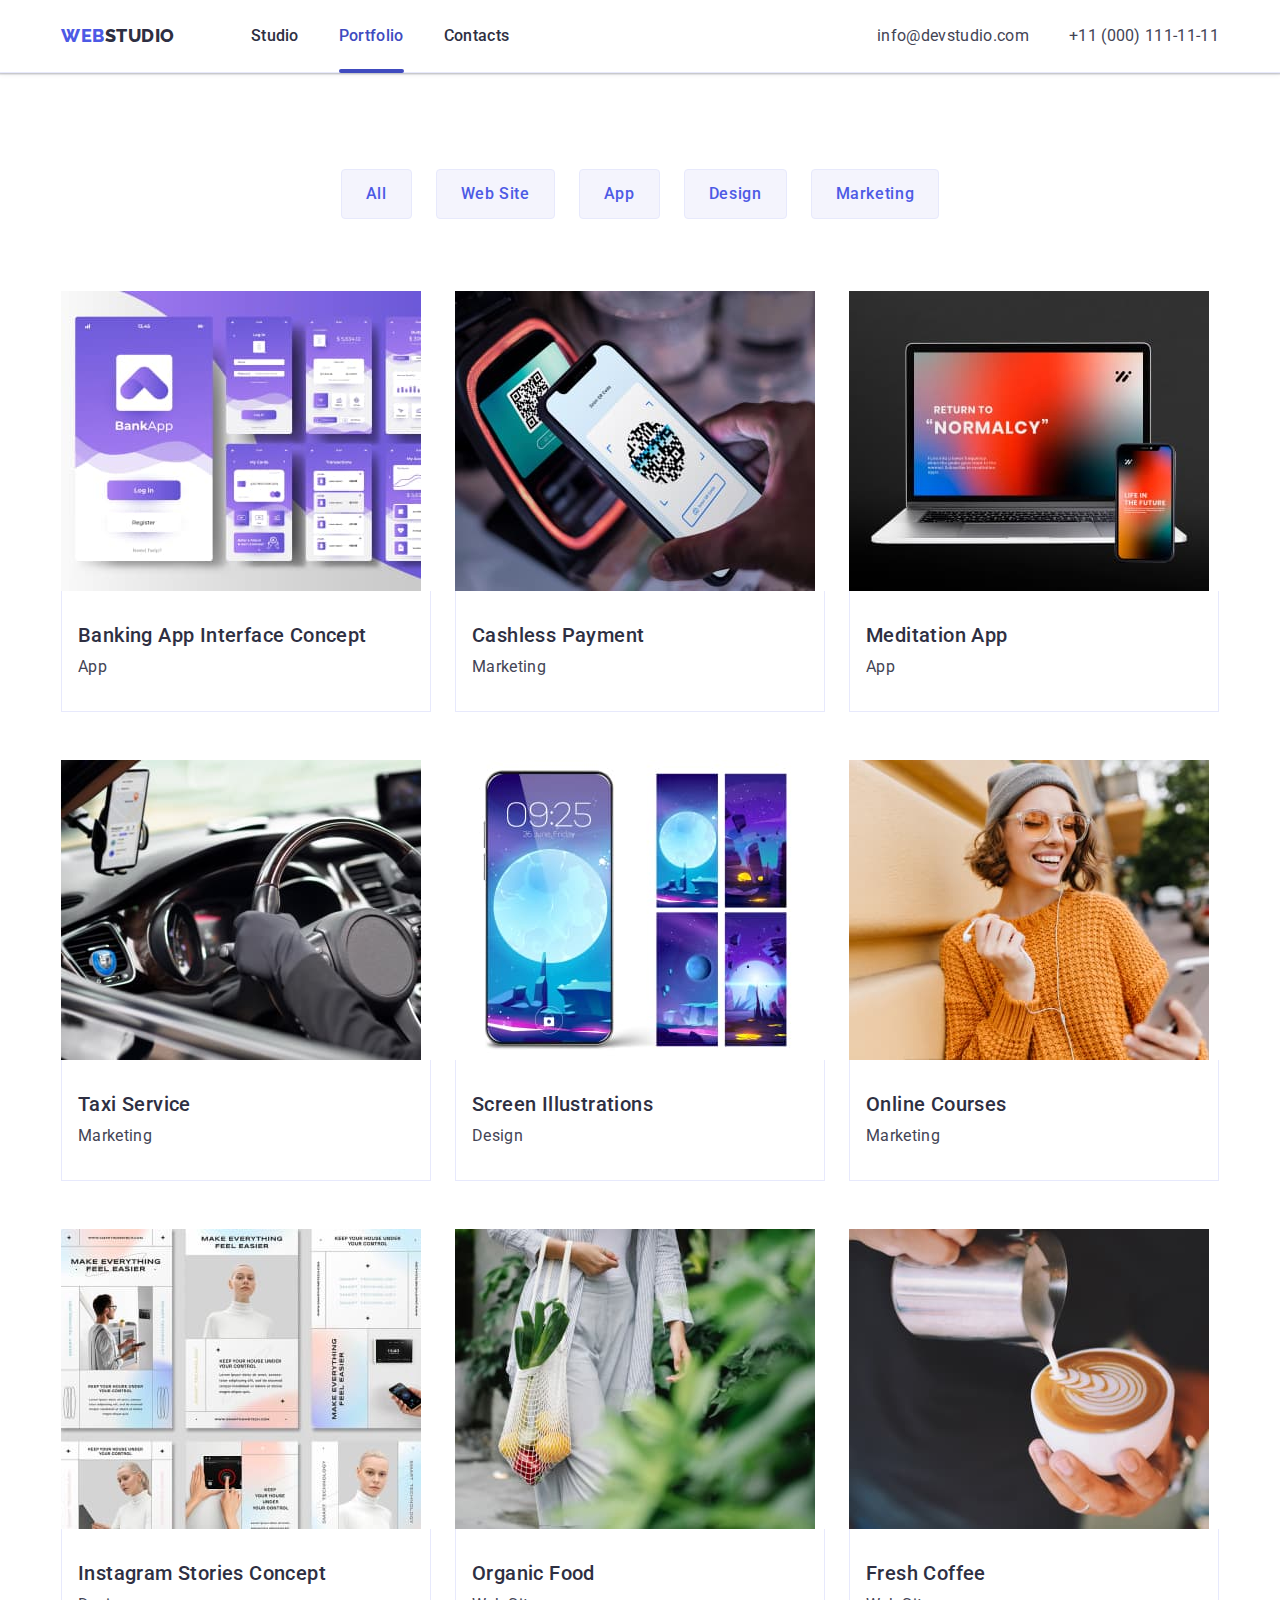
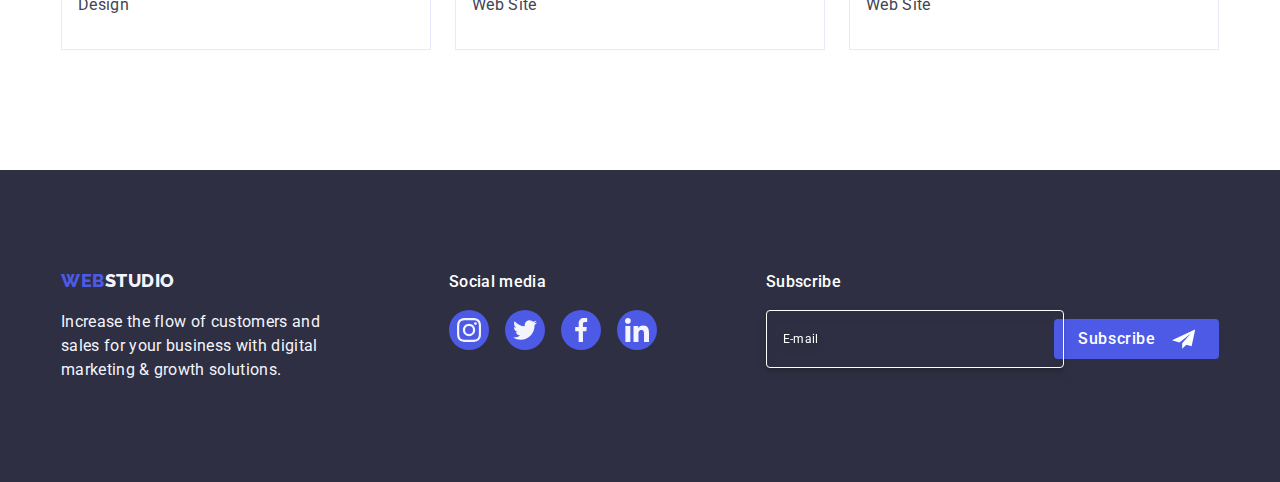
==== commit 2ccb06fd: "Portfolio" ====
--- a/portfolio.html
+++ b/portfolio.html
@@ -20,19 +20,26 @@
     />
     <link rel="stylesheet" href="./css/styles.css" />
     <link rel="stylesheet" href="./css/media.css" />
-
   </head>
 
   <body>
     <!-- верхня частина сайту хедер -->
     <header class="head">
-      <!-- навігація по сайту -->
       <div class="container head-container">
         <nav class="container-nav">
-          <!-- логотип компанії -->
           <a href="./index.html" class="logo link logo-sections-head"
             >Web<span class="logo-section">Studio</span></a
           >
+          <button
+            type="button"
+            class="nav-button js-open-menu"
+            aria-expanded="false"
+            aria-controls="mobile-menu"
+          >
+            <svg class="icon-head-button" width="32" height="32">
+              <use href="./images/icons.svg#icon-menu-hamburger"></use>
+            </svg>
+          </button>
           <ul class="list list-header">
             <li class="">
               <a class="list-nav link" href="./index.html">Studio</a>
@@ -45,9 +52,9 @@
             <li><a class="list-nav link" href="">Contacts</a></li>
           </ul>
         </nav>
-        <!-- контакти компанії -->
+
         <address class="contact">
-          <ul class="list list-header">
+          <ul class="list list-contact">
             <li>
               <a class="contact-link link" href="mailto:info@devstudio.com"
                 >info@devstudio.com</a
@@ -60,6 +67,76 @@
             </li>
           </ul>
         </address>
+      </div>
+
+      <div class="menu mobile-menu js-menu-container" id="mobile-menu">
+        <button type="button" class="menu-close js-close-menu">
+          <svg class="icon-close-menu" width="8" height="8">
+            <use href="./images/icons.svg#icon-close"></use>
+          </svg>
+        </button>
+
+        <div>
+          <ul class="list menu-nav-list">
+            <li>
+              <a class="menu-list menu-list-hover link" href="./index.html"
+                >Studio</a
+              >
+            </li>
+            <li>
+              <a class="menu-list link" href="./portfolio.html">Portfolio</a>
+            </li>
+            <li><a class="menu-list link" href="">Contacts</a></li>
+          </ul>
+        </div>
+
+        <div>
+          <ul class="list menu-contact-list">
+            <li>
+              <a class="menu-contact-phone link" href="tel:+110001111111"
+                >+11 (000) 111-11-11</a
+              >
+            </li>
+            <li>
+              <a
+                class="menu-contact-email link"
+                href="mailto:info@devstudio.com"
+                >info@devstudio.com</a
+              >
+            </li>
+          </ul>
+
+          <ul class="list menu-social-list">
+            <li class="menu-social-item">
+              <a href="" target="_blank" class="link">
+                <svg class="footer-icon-item" width="24" height="24">
+                  <use href="./images/icons.svg#icon-instagram-2"></use>
+                </svg>
+              </a>
+            </li>
+            <li class="menu-social-item">
+              <a href="" target="_blank" class="link">
+                <svg class="footer-icon-item" width="24" height="24">
+                  <use href="./images/icons.svg#icon-twitter-1"></use>
+                </svg>
+              </a>
+            </li>
+            <li class="menu-social-item">
+              <a href="" target="_blank" class="link">
+                <svg class="footer-icon-item" width="24" height="24">
+                  <use href="./images/icons.svg#icon-facebook-1"></use>
+                </svg>
+              </a>
+            </li>
+            <li class="menu-social-item">
+              <a href="" target="_blank" class="link">
+                <svg class="footer-icon-item" width="24" height="24">
+                  <use href="./images/icons.svg#icon-linkedin-1"></use>
+                </svg>
+              </a>
+            </li>
+          </ul>
+        </div>
       </div>
     </header>
     <!-- головна інформація сторінки -->
@@ -89,15 +166,35 @@
             <li class="list-portfolio-item">
               <a href="" class="link imeges-animations">
                 <div class="animation">
-                  <img
-                    src="./images/img-portfolio-1.jpg"
-                    alt="Banking App"
-                    width="360"
-                    srcset="
-                      ./images/img-portfolio-1.jpg    1x,
-                      ./images/img-portfolio-1@2x.jpg 2x
-                    "
-                  />
+                  <picture>
+                    <source
+                      srcset="
+                        ./images/img-portfolio-1.jpg     1x,
+                        ./images/img-portfolio-1-2x..jpg 2x
+                      "
+                      media="(min-width: 1158px)"
+                    />
+                    <source
+                      srcset="
+                        ./images/img-portfolio-1-tab.jpg    1x,
+                        ./images/img-portfolio-1-tab-2x.jpg 2x
+                      "
+                      media="(min-width: 768px)"
+                    />
+                    <source
+                      srcset="
+                        ./images/img-portfolio-1-mob.jpg    1x,
+                        ./images/img-portfolio-1-mob-2x.jpg 2x
+                      "
+                      media="(min-width: 320px)"
+                    />
+                    <img
+                      src="./images/img-portfolio-1-mob.jpg"
+                      alt="Banking App"
+                      width="396"
+                    />
+                  </picture>
+
                   <p class="project-taxt-animation">
                     14 Stylish and User-Friendly App Design Concepts · Task
                     Manager App · Calorie Tracker App · Exotic Fruit Ecommerce
@@ -113,15 +210,35 @@
             <li class="list-portfolio-item">
               <a href="" class="link imeges-animations">
                 <div class="animation">
-                  <img
-                    src="./images/img-portfolio-2.jpg"
-                    alt="Cashless Payment"
-                    width="360"
-                    srcset="
-                      ./images/img-portfolio-2.jpg    1x,
-                      ./images/img-portfolio-2@2x.jpg 2x
-                    "
-                  />
+                  <picture>
+                    <source
+                      srcset="
+                        ./images/img-portfolio-2.jpg     1x,
+                        ./images/img-portfolio-2-2x..jpg 2x
+                      "
+                      media="(min-width: 1158px)"
+                    />
+                    <source
+                      srcset="
+                        ./images/img-portfolio-2-tab.jpg    1x,
+                        ./images/img-portfolio-2-tab-2x.jpg 2x
+                      "
+                      media="(min-width: 768px)"
+                    />
+                    <source
+                      srcset="
+                        ./images/img-portfolio-2-mob.jpg    1x,
+                        ./images/img-portfolio-2-mob-2x.jpg 2x
+                      "
+                      media="(min-width: 320px)"
+                    />
+                    <img
+                      src="./images/img-portfolio-2-mob.jpg"
+                      alt="Banking App"
+                      width="396"
+                    />
+                  </picture>
+
                   <p class="project-taxt-animation">
                     14 Stylish and User-Friendly App Design Concepts · Task
                     Manager App · Calorie Tracker App · Exotic Fruit Ecommerce
@@ -137,15 +254,34 @@
             <li class="list-portfolio-item">
               <a href="" class="link imeges-animations">
                 <div class="animation">
-                  <img
-                    src="./images/img-portfolio-3.jpg"
-                    alt="Meditation App"
-                    width="360"
-                    srcset="
-                      ./images/img-portfolio-3.jpg    1x,
-                      ./images/img-portfolio-3@2x.jpg 2x
-                    "
-                  />
+                  <picture>
+                    <source
+                      srcset="
+                        ./images/img-portfolio-3.jpg     1x,
+                        ./images/img-portfolio-3-2x.jpg 2x
+                      "
+                      media="(min-width: 1158px)"
+                    />
+                    <source
+                      srcset="
+                        ./images/img-portfolio-3-tab.jpg    1x,
+                        ./images/img-portfolio-3-tab-2x.jpg 2x
+                      "
+                      media="(min-width: 768px)"
+                    />
+                    <source
+                      srcset="
+                        ./images/img-portfolio-3-mob.jpg    1x,
+                        ./images/img-portfolio-3-mob-2x.jpg 2x
+                      "
+                      media="(min-width: 320px)"
+                    />
+                    <img
+                      src="./images/img-portfolio-3-mob.jpg"
+                      alt="Banking App"
+                      width="396"
+                    />
+                  </picture>
                   <p class="project-taxt-animation">
                     14 Stylish and User-Friendly App Design Concepts · Task
                     Manager App · Calorie Tracker App · Exotic Fruit Ecommerce
@@ -161,15 +297,34 @@
             <li class="list-portfolio-item">
               <a href="" class="link imeges-animations">
                 <div class="animation">
-                  <img
-                    src="./images/img-portfolio-4.jpg"
-                    alt="Taxi Service"
-                    width="360"
-                    srcset="
-                      ./images/img-portfolio-4.jpg    1x,
-                      ./images/img-portfolio-4@2x.jpg 2x
-                    "
-                  />
+                  <picture>
+                    <source
+                      srcset="
+                        ./images/img-portfolio-4.jpg     1x,
+                        ./images/img-portfolio-4-2x..jpg 2x
+                      "
+                      media="(min-width: 1158px)"
+                    />
+                    <source
+                      srcset="
+                        ./images/img-portfolio-4-tab.jpg    1x,
+                        ./images/img-portfolio-4-tab-2x.jpg 2x
+                      "
+                      media="(min-width: 768px)"
+                    />
+                    <source
+                      srcset="
+                        ./images/img-portfolio-4-mob.jpg    1x,
+                        ./images/img-portfolio-4-mob-2x.jpg 2x
+                      "
+                      media="(min-width: 320px)"
+                    />
+                    <img
+                      src="./images/img-portfolio-4-mob.jpg"
+                      alt="Banking App"
+                      width="396"
+                    />
+                  </picture>
                   <p class="project-taxt-animation">
                     14 Stylish and User-Friendly App Design Concepts · Task
                     Manager App · Calorie Tracker App · Exotic Fruit Ecommerce
@@ -185,15 +340,34 @@
             <li class="list-portfolio-item">
               <a href="" class="link imeges-animations">
                 <div class="animation">
-                  <img
-                    src="./images/img-portfolio-5.jpg"
-                    alt="Screen Illustrations"
-                    width="360"
-                    srcset="
-                      ./images/img-portfolio-5.jpg    1x,
-                      ./images/img-portfolio-5@2x.jpg 2x
-                    "
-                  />
+                  <picture>
+                    <source
+                      srcset="
+                        ./images/img-portfolio-5.jpg     1x,
+                        ./images/img-portfolio-5-2x..jpg 2x
+                      "
+                      media="(min-width: 1158px)"
+                    />
+                    <source
+                      srcset="
+                        ./images/img-portfolio-5-tab.jpg    1x,
+                        ./images/img-portfolio-5-tab-2x.jpg 2x
+                      "
+                      media="(min-width: 768px)"
+                    />
+                    <source
+                      srcset="
+                        ./images/img-portfolio-5-mob.jpg    1x,
+                        ./images/img-portfolio-5-mob-2x.jpg 2x
+                      "
+                      media="(min-width: 320px)"
+                    />
+                    <img
+                      src="./images/img-portfolio-5-mob.jpg"
+                      alt="Banking App"
+                      width="396"
+                    />
+                  </picture>
                   <p class="project-taxt-animation">
                     14 Stylish and User-Friendly App Design Concepts · Task
                     Manager App · Calorie Tracker App · Exotic Fruit Ecommerce
@@ -209,15 +383,34 @@
             <li class="list-portfolio-item">
               <a href="" class="link imeges-animations">
                 <div class="animation">
-                  <img
-                    src="./images/img-portfolio-6.jpg"
-                    alt="Online Courses"
-                    width="360"
-                    srcset="
-                      ./images/img-portfolio-6.jpg    1x,
-                      ./images/img-portfolio-6@2x.jpg 2x
-                    "
-                  />
+                  <picture>
+                    <source
+                      srcset="
+                        ./images/img-portfolio-6.jpg     1x,
+                        ./images/img-portfolio-6.-2x.jpg 2x
+                      "
+                      media="(min-width: 1158px)"
+                    />
+                    <source
+                      srcset="
+                        ./images/img-portfolio-6-tab.jpg    1x,
+                        ./images/img-portfolio-6-tab-2x.jpg 2x
+                      "
+                      media="(min-width: 768px)"
+                    />
+                    <source
+                      srcset="
+                        ./images/img-portfolio-6-mob.jpg    1x,
+                        ./images/img-portfolio-6-mob-2x.jpg 2x
+                      "
+                      media="(min-width: 320px)"
+                    />
+                    <img
+                      src="./images/img-portfolio-6-mob.jpg"
+                      alt="Banking App"
+                      width="396"
+                    />
+                  </picture>
                   <p class="project-taxt-animation">
                     14 Stylish and User-Friendly App Design Concepts · Task
                     Manager App · Calorie Tracker App · Exotic Fruit Ecommerce
@@ -233,15 +426,34 @@
             <li class="list-portfolio-item">
               <a href="" class="link imeges-animations">
                 <div class="animation">
-                  <img
-                    src="./images/img-portfolio-7.jpg"
-                    alt="Instagram Stories Concept"
-                    width="360"
-                    srcset="
-                      ./images/img-portfolio-7.jpg    1x,
-                      ./images/img-portfolio-7@2x.jpg 2x
-                    "
-                  />
+                  <picture>
+                    <source
+                      srcset="
+                        ./images/img-portfolio-7.jpg     1x,
+                        ./images/img-portfolio-7-2x..jpg 2x
+                      "
+                      media="(min-width: 1158px)"
+                    />
+                    <source
+                      srcset="
+                        ./images/img-portfolio-7-tab.jpg    1x,
+                        ./images/img-portfolio-7-tab-2x.jpg 2x
+                      "
+                      media="(min-width: 768px)"
+                    />
+                    <source
+                      srcset="
+                        ./images/img-portfolio-7-mob.jpg    1x,
+                        ./images/img-portfolio-7-mob-2x.jpg 2x
+                      "
+                      media="(min-width: 320px)"
+                    />
+                    <img
+                      src="./images/img-portfolio-7-mob.jpg"
+                      alt="Banking App"
+                      width="396"
+                    />
+                  </picture>
                   <p class="project-taxt-animation">
                     14 Stylish and User-Friendly App Design Concepts · Task
                     Manager App · Calorie Tracker App · Exotic Fruit Ecommerce
@@ -257,15 +469,34 @@
             <li class="list-portfolio-item">
               <a href="" class="link imeges-animations">
                 <div class="animation">
-                  <img
-                    src="./images/img-portfolio-8.jpg"
-                    alt="Organic Food"
-                    width="360"
-                    srcset="
-                      ./images/img-portfolio-8.jpg    1x,
-                      ./images/img-portfolio-8@2x.jpg 2x
-                    "
-                  />
+                  <picture>
+                    <source
+                      srcset="
+                        ./images/img-portfolio-8.jpg     1x,
+                        ./images/img-portfolio-8-2x..jpg 2x
+                      "
+                      media="(min-width: 1158px)"
+                    />
+                    <source
+                      srcset="
+                        ./images/img-portfolio-8-tab.jpg    1x,
+                        ./images/img-portfolio-8-tab-2x.jpg 2x
+                      "
+                      media="(min-width: 768px)"
+                    />
+                    <source
+                      srcset="
+                        ./images/img-portfolio-8-mob.jpg    1x,
+                        ./images/img-portfolio-8-mob-2x.jpg 2x
+                      "
+                      media="(min-width: 320px)"
+                    />
+                    <img
+                      src="./images/img-portfolio-8-mob.jpg"
+                      alt="Banking App"
+                      width="396"
+                    />
+                  </picture>
                   <p class="project-taxt-animation">
                     14 Stylish and User-Friendly App Design Concepts · Task
                     Manager App · Calorie Tracker App · Exotic Fruit Ecommerce
@@ -281,15 +512,34 @@
             <li class="list-portfolio-item">
               <a href="" class="link imeges-animations">
                 <div class="animation">
-                  <img
-                    src="./images/img-portfolio-9.jpg"
-                    alt="Fresh Coffee"
-                    width="360"
-                    srcset="
-                      ./images/img-portfolio-9.jpg    1x,
-                      ./images/img-portfolio-9@2x.jpg 2x
-                    "
-                  />
+                  <picture>
+                    <source
+                      srcset="
+                        ./images/img-portfolio-9.jpg     1x,
+                        ./images/img-portfolio-9-2x..jpg 2x
+                      "
+                      media="(min-width: 1158px)"
+                    />
+                    <source
+                      srcset="
+                        ./images/img-portfolio-9-tab.jpg    1x,
+                        ./images/img-portfolio-9-tab-2x.jpg 2x
+                      "
+                      media="(min-width: 768px)"
+                    />
+                    <source
+                      srcset="
+                        ./images/img-portfolio-9-mob.jpg    1x,
+                        ./images/img-portfolio-9-mob-2x.jpg 2x
+                      "
+                      media="(min-width: 320px)"
+                    />
+                    <img
+                      src="./images/img-portfolio-9-mob.jpg"
+                      alt="Banking App"
+                      width="396"
+                    />
+                  </picture>
                   <p class="project-taxt-animation">
                     14 Stylish and User-Friendly App Design Concepts · Task
                     Manager App · Calorie Tracker App · Exotic Fruit Ecommerce
@@ -309,7 +559,6 @@
 
     <!-- футер -->
     <footer class="footer">
-      <!-- логотип компанії -->
       <div class="container footer-social-media">
         <div class="footer-container-logo">
           <a href="./index.html" class="logo link footer-logo-sections"
--- a/css/styles.css
+++ b/css/styles.css
@@ -51,7 +51,7 @@
   color: #2e2f42;
 }
 .logo-sections-head {
-  margin-right: 76px;
+  /* margin-right: 76px; */
 }
 
 .link {
@@ -71,99 +71,199 @@
 .container-nav {
   display: flex;
   align-items: center;
-}
-.list-header {
-  display: flex;
-  gap: 40px;
-}
+  justify-content: space-between;
+}
+
 .head {
   border-bottom: 1px solid #e7e9fc;
   box-shadow: 0px 1px 6px 0px rgba(46, 47, 66, 0.08),
     0px 1px 1px 0px rgba(46, 47, 66, 0.16),
     0px 2px 1px 0px rgba(46, 47, 66, 0.08);
 }
-.head-container {
+
+.list-header {
+  display: none;
+}
+.list-contact {
+  display: none;
+}
+.nav-button {
+  /* display: none; */
+  background-color: var(--primary-white-color);
+  border: none;
+  cursor: pointer;
+  padding: 0;
+  margin: 24px 0;
+}
+.icon-head-button {
+  display: block;
+  /* width: 1em;
+  height: 1em; */
+  stroke-width: 0;
+  stroke: currentColor;
+  fill: currentColor;
+  /* width: 1.4541015625em; */
+}
+.container-hero {
+  flex-direction: column;
+  align-items: center;
+}
+/* --------------------MENU--------------------- */
+
+.menu {
+  /* max-width: 428px;
+  max-height: 796px; */
+  background: var(--primary-white-color);
+  box-shadow: 0px 1px 6px 0px rgba(46, 47, 66, 0.08),
+    0px 1px 1px 0px rgba(46, 47, 66, 0.16),
+    0px 2px 1px 0px rgba(46, 47, 66, 0.08);
+  padding-top: 80px;
+  padding-left: 40px;
+  padding-bottom: 40px;
+  padding-right: 24px;
+  position: fixed;
+  top: 0;
+  left: 0;
+  width: 100vw;
+  height: 100vh;
+  z-index: 2;
   display: flex;
   justify-content: space-between;
-}
-
-.list-nav {
+  flex-direction: column;
+  transform: translateX(100%);
+  transition: transform 250ms cubic-bezier(0.4, 0, 0.2, 1);
+}
+.menu.is-open {
+  transform: translateX(0);
+}
+/* .menu-nav {
+  margin-bottom: 284px;
+} */
+.menu-nav-list {
+  display: flex;
+  flex-direction: column;
+  gap: 40px;
+}
+.menu-list {
   color: var(--secondary-black-color);
+  font-size: 36px;
+  font-weight: 700;
+  line-height: 1.11;
+  letter-spacing: 0.02em;
+  text-transform: capitalize;
+  transition: color 250ms cubic-bezier(0.4, 0, 0.2, 1);
+}
+.menu-list:hover,
+.menu-list:focus {
+  color: #404bbf;
+}
+.menu-list-hover {
+  color: #404bbf;
+}
+/* .menu-contact {
+  margin-bottom: 48px;
+} */
+.menu-contact-list {
+  display: flex;
+  flex-direction: column;
+  gap: 40px;
+  margin-bottom: 48px;
+}
+.menu-contact-phone {
+  color: #4d5ae5;
+  font-size: 36px;
+  font-weight: 700;
+  line-height: 1,11;
+  letter-spacing: 0.02em;
+  text-transform: capitalize;
+  font-style: normal;
+}
+.menu-contact-email {
+  color: var(--primary-black-color);
+  font-size: 20px;
+  font-style: normal;
   font-weight: 500;
-  font-size: 16px;
-  line-height: 1.5;
-  letter-spacing: 0.02em;
-  padding-top: 24px;
-  padding-bottom: 24px;
+  line-height: 1.2;
+  letter-spacing: 0.02em;
   transition: color 250ms cubic-bezier(0.4, 0, 0.2, 1);
-  position: relative;
-  display: block;
-}
-
-.list-nav:hover,
-.list-nav:focus {
+}
+.menu-contact-email:hover,
+.menu-contact-email:focus {
   color: #404bbf;
 }
 
-.list-nav-hover {
-  color: #404bbf;
-}
-.list-nav-hover::after {
+/* .menu-social {
+} */
+
+.menu-social-list {
+  display: flex;
+  flex-direction: row;
+  max-width: 328px;
+  justify-content: space-between;
+  /* gap: 56px; */
+}
+
+.menu-social-item .link {
+  display: flex;
+  justify-content: center;
+  align-items: center;
+  gap: 16px;
+  width: 40px;
+  height: 40px;
+  border-radius: 50%;
+  background-color: #4d5ae5;
+  flex-shrink: 0;
+  align-self: flex-end;
+  transition: background-color 250ms cubic-bezier(0.4, 0, 0.2, 1);
+}
+.menu-social-item .link:hover,
+.menu-social-item .link :focus {
   background-color: #404bbf;
 }
 
-.list-nav::after {
+.menu-close {
   position: absolute;
-  left: 0;
-  bottom: -1px;
-  content: "";
-  width: 100%;
-  height: 4px;
-  border-radius: 2px;
-  transition: background-color 250ms cubic-bezier(0.4, 0, 0.2, 1);
-}
-
-.list-nav:hover::after {
+  border: 1px solid rgba(0, 0, 0, 0.1);
+  background-color: rgba(231, 233, 252, 0.1);
+  top: 24px;
+  right: 24px;
+  width: 24px;
+  height: 24px;
+  border-radius: 50%;
+  display: flex;
+  align-items: center;
+  justify-content: center;
+  padding: 0;
+  cursor: pointer;
+  transition: background-color 250ms cubic-bezier(0.4, 0, 0.2, 1),
+    border 250ms cubic-bezier(0.4, 0, 0.2, 1);
+}
+.icon-close-menu {
+  transition: fill 250ms cubic-bezier(0.4, 0, 0.2, 1);
+}
+
+.menu-close:hover,
+.menu-close:focus {
+  border: none;
   background-color: #404bbf;
-}
-
-.contact {
-  font-style: normal;
-}
-.contact-link {
-  color: var(--primary-black-color);
-  font-weight: 400;
-  font-size: 16px;
-  line-height: 1.5;
-  letter-spacing: 0.02em;
-  display: block;
-  padding-top: 24px;
-  padding-bottom: 24px;
-  transition: color 250ms cubic-bezier(0.4, 0, 0.2, 1);
-}
-.contact-link:hover,
-.contact-link:focus {
-  color: #404bbf;
-}
-
-.container-hero {
-  flex-direction: column;
-  align-items: center;
+  fill: var(--primary-white-color);
 }
 /* -----------------------HERO--------------- */
 .hero {
   background-color: var(--secondary-black-color);
-  padding-top: 188px;
-  padding-bottom: 188px;
+  /* padding-top: 188px;
+  padding-bottom: 188px; */
+  padding-top: 112px;
+  padding-bottom: 112px;
   background-image: linear-gradient(
       to bottom,
       rgba(46, 47, 66, 0.7),
       rgba(46, 47, 66, 0.7)
     ),
-    url(../images/people-office.jpg);
+    url(../images/mobile.jpg);
   background-repeat: no-repeat;
   background-position: center;
-  max-width: 1440px;
+  max-width: 428px;
   background-size: cover;
   margin: 0 auto;
 }
@@ -174,19 +274,22 @@
         rgba(46, 47, 66, 0.7),
         rgba(46, 47, 66, 0.7)
       ),
-      url(../images/people-office@2x.jpg);
+      url(../images/mobile-2x..jpg);
   }
 }
 
 .hero-main {
   color: var(--primary-white-color);
   font-weight: 700;
-  font-size: 56px;
-  line-height: 1.07;
+  /* font-size: 56px; */
+  font-size: 36px;
+  /* line-height: 1.07; */
+  line-height: 1.1;
   text-align: center;
   letter-spacing: 0.02em;
-  margin-bottom: 48px;
-  max-width: 496px;
+  /* margin-bottom: 48px; */
+  margin-bottom: 72px;
+  /* max-width: 496px; */
   margin-left: auto;
   margin-right: auto;
 }
@@ -245,7 +348,7 @@
   margin-bottom: 8px;
 }
 .facts-taxt {
-  font-weight: 400;
+  font-weight: 500;
   font-size: 16px;
   line-height: 1.5;
   letter-spacing: 0.02em;
@@ -255,9 +358,11 @@
   flex-wrap: wrap;
   gap: 72px;
   margin: 0;
+  justify-content: center;
   /* gap: 24px; */
 }
 .facts-list {
+  max-width: 100%;
   /* width: calc((100% - 72px) / 4); */
 }
 
@@ -286,7 +391,7 @@
 
 .directions-section {
   display: none;
-  padding-bottom: 120px;
+  /* padding-bottom: 120px; */
 }
 .directions-lid {
   display: flex;
@@ -505,8 +610,9 @@
   display: flex;
   flex-direction: column;
   align-items: center;
-  width: 398px;
-  height: 136px;
+
+  width: 100%;
+  /* height: 136px; */
 }
 .form {
   display: flex;
@@ -563,7 +669,7 @@
 .footer-form-input {
   opacity: 0.30000001192092896;
   width: 100%;
-  
+
   height: 40px;
   border-radius: 4px;
   border: 1px solid var(--primary-white-color);
@@ -674,11 +780,12 @@
 }
 
 .modal {
-  padding: 72px 24px 24px 24px;
+  padding: 72px 16px 24px 16px;
   position: absolute;
   top: 50%;
   left: 50%;
-  width: 408px;
+  width: 100%;
+  max-width: 408px;
   min-height: 584px;
   border-radius: 4px;
   background-color: #fcfcfc;
@@ -694,7 +801,7 @@
 }
 .modal-taxt {
   display: flex;
-  width: 360px;
+  max-width: 360px;
   flex-direction: column;
   font-size: 16px;
   font-style: normal;
@@ -882,7 +989,9 @@
   display: flex;
   gap: 24px;
   margin-bottom: 72px;
-  justify-content: center;
+  /* justify-content: center; */
+  justify-content: flex-start;
+  flex-wrap: wrap;
 }
 
 .project-title {
@@ -906,9 +1015,15 @@
   flex-wrap: wrap;
   column-gap: 24px;
   row-gap: 48px;
+  flex-direction: column;
+  width: 396px;
+}
+.animation img {
+  /* width: 396px;
+  height: 280px; */
 }
 .list-portfolio-item {
-  width: calc((100% - 48px) / 3);
+  /* width: calc((100% - 48px) / 3); */
   transition: box-shadow 250ms cubic-bezier(0.4, 0, 0.2, 1);
 }
 
@@ -951,148 +1066,6 @@
   padding: 32px 16px;
   border-top: none;
   position: relative;
-}
-/* --------------------MENU--------------------- */
-
-.menu {
-  max-width: 428px;
-  max-height: 796px;
-  flex-shrink: 0;
-  background: var(--primary-white-color);
-  box-shadow: 0px 1px 6px 0px rgba(46, 47, 66, 0.08),
-    0px 1px 1px 0px rgba(46, 47, 66, 0.16),
-    0px 2px 1px 0px rgba(46, 47, 66, 0.08);
-  padding-top: 80px;
-  padding-left: 40px;
-  padding-bottom: 40px;
-  position: relative;
-}
-.menu-nav {
-  margin-bottom: 284px;
-}
-.menu-nav-list {
-  display: flex;
-  flex-direction: column;
-  gap: 40px;
-}
-.menu-list {
-  color: var(--secondary-black-color);
-  font-size: 36px;
-  font-weight: 700;
-  line-height: 1.11;
-  letter-spacing: 0.02em;
-  text-transform: capitalize;
-  transition: color 250ms cubic-bezier(0.4, 0, 0.2, 1);
-}
-.menu-list:hover,
-.menu-list:focus {
-  color: #404bbf;
-}
-.menu-list-hover {
-  color: #404bbf;
-}
-.menu-contact {
-  margin-bottom: 48px;
-}
-.menu-contact-list {
-  display: flex;
-  flex-direction: column;
-  gap: 40px;
-}
-.menu-contact-phone {
-  color: #4d5ae5;
-  font-size: 36px;
-  font-weight: 700;
-  line-height: 1, 11;
-  letter-spacing: 0.02em;
-  text-transform: capitalize;
-  font-style: normal;
-}
-.menu-contact-email {
-  color: var(--primary-black-color);
-  font-size: 20px;
-  font-style: normal;
-  font-weight: 500;
-  line-height: 1.2;
-  letter-spacing: 0.02em;
-  transition: color 250ms cubic-bezier(0.4, 0, 0.2, 1);
-}
-.menu-contact-email:hover,
-.menu-contact-email:focus {
-  color: #404bbf;
-}
-
-.menu-social {
-}
-
-.menu-social-list {
-  display: flex;
-  flex-direction: row;
-  gap: 56px;
-}
-
-.menu-social-item .link {
-  display: flex;
-  justify-content: center;
-  align-items: center;
-  gap: 16px;
-  width: 40px;
-  height: 40px;
-  border-radius: 50%;
-  background-color: #4d5ae5;
-  flex-shrink: 0;
-  align-self: flex-end;
-  transition: background-color 250ms cubic-bezier(0.4, 0, 0.2, 1);
-}
-.menu-social-item .link:hover,
-.menu-social-item .link :focus {
-  background-color: #404bbf;
-}
-
-.menu-close {
-  position: absolute;
-  border: 1px solid rgba(0, 0, 0, 0.1);
-  background-color: rgba(231, 233, 252, 0.1);
-  top: 24px;
-  right: 24px;
-  width: 24px;
-  height: 24px;
-  border-radius: 50%;
-  display: flex;
-  align-items: center;
-  justify-content: center;
-  padding: 0;
-  cursor: pointer;
-  transition: background-color 250ms cubic-bezier(0.4, 0, 0.2, 1),
-    border 250ms cubic-bezier(0.4, 0, 0.2, 1);
-}
-.icon-close-menu {
-  transition: fill 250ms cubic-bezier(0.4, 0, 0.2, 1);
-}
-
-.menu-close:hover,
-.menu-close:focus {
-  border: none;
-  background-color: #404bbf;
-  fill: var(--primary-white-color);
-}
-
-.nav-button {
-  display: none;
-  background-color: var(--primary-white-color);
-  border: none;
-  cursor: pointer;
-  padding: 0;
-  margin: 24px 16px 24px 0;
-}
-.icon-head-button {
-  display: inline-block;
-  width: 1em;
-  height: 1em;
-  stroke-width: 0;
-  stroke: currentColor;
-  fill: currentColor;
-  width: 1.4541015625em;
 }
 
 /* @media (max-width: 428px) {
--- a/css/media.css
+++ b/css/media.css
@@ -2,19 +2,161 @@
   .container {
     max-width: 428px;
   }
+  .hero {
+    max-width: 768px;
+    background-image: linear-gradient(
+        to bottom,
+        rgba(46, 47, 66, 0.7),
+        rgba(46, 47, 66, 0.7)
+      ),
+      url(../images/ipad.jpg);
+  }
+  @media (-webkit-min-device-pixel-ratio: 2), (min-resolution: 192dpi) {
+    .hero {
+      background-image: linear-gradient(
+          to bottom,
+          rgba(46, 47, 66, 0.7),
+          rgba(46, 47, 66, 0.7)
+        ),
+        url(../images/ipad-2x..jpg);
+    }
+  }
 }
-
+@media screen and (max-width: 416px) {
+  .hero-main {
+    /* font-size: 30px; */
+  }
+  .menu-contact-phone {
+    font-size: 25px;
+    line-height: 1,5;
+  }
+  /* .menu-social-list {
+
+  } */
+}
+/* @media screen () {
+  
+} */
 /* --------------IPAD-------------- */
 
 @media screen and (min-width: 768px) {
   .container {
     max-width: 768px;
   }
+  .nav-button {
+    display: none;
+  }
+
+  .container-nav {
+    gap: 120px;
+  }
+  .logo-sections-head {
+    margin-right: 0;
+  }
+  .head-container {
+    display: flex;
+    justify-content: space-between;
+  }
+  .list-header {
+    display: flex;
+    gap: 40px;
+  }
+  .list-contact {
+    display: flex;
+    flex-direction: column;
+    gap: 12px;
+    padding-top: 16px;
+    padding-bottom: 16px;
+  }
+
+  .list-nav {
+    color: var(--secondary-black-color);
+    font-weight: 500;
+    font-size: 16px;
+    line-height: 1.5;
+    letter-spacing: 0.02em;
+    padding-top: 24px;
+    padding-bottom: 24px;
+    transition: color 250ms cubic-bezier(0.4, 0, 0.2, 1);
+    position: relative;
+    display: block;
+  }
+
+  .list-nav:hover,
+  .list-nav:focus {
+    color: #404bbf;
+  }
+
+  .list-nav-hover {
+    color: #404bbf;
+  }
+  .list-nav-hover::after {
+    background-color: #404bbf;
+  }
+
+  .list-nav::after {
+    position: absolute;
+    left: 0;
+    bottom: -1px;
+    content: "";
+    width: 100%;
+    height: 4px;
+    border-radius: 2px;
+    transition: background-color 250ms cubic-bezier(0.4, 0, 0.2, 1);
+  }
+
+  .list-nav:hover::after {
+    background-color: #404bbf;
+  }
+
+  .contact {
+    display: flex;
+    flex-direction: column;
+    font-style: normal;
+  }
+  .contact-link {
+    color: var(--primary-black-color);
+    font-weight: 400;
+    font-size: 12px;
+    line-height: 1.16;
+    letter-spacing: 0.04em;
+    display: block;
+    transition: color 250ms cubic-bezier(0.4, 0, 0.2, 1);
+  }
+  .contact-link:hover,
+  .contact-link:focus {
+    color: #404bbf;
+  }
+.hero {
+    max-width: 1440px;
+    background-image: linear-gradient(
+        to bottom,
+        rgba(46, 47, 66, 0.7),
+        rgba(46, 47, 66, 0.7)
+      ),
+      url(../images/people-office.jpg);
+  }
+  @media (-webkit-min-device-pixel-ratio: 2), (min-resolution: 192dpi) {
+    .hero {
+      background-image: linear-gradient(
+          to bottom,
+          rgba(46, 47, 66, 0.7),
+          rgba(46, 47, 66, 0.7)
+        ),
+        url(../images/people-office-2x.jpg);
+    }
+  }
+  
+  .hero-main {
+    font-size: 56px;
+    line-height: 1.07;
+    margin-bottom: 36px;
+  }
   .facts-title {
     text-align: left;
   }
   .facts-taxt {
-    font-weight: 500;
+    /* font-weight: 500; */
   }
   .facts-lid {
     gap: 72px 24px;
@@ -45,7 +187,6 @@
     flex-wrap: wrap;
     gap: 72px 24px;
     max-width: 584px;
-    
   }
   .footer-container-logo {
     align-items: flex-start;
@@ -63,6 +204,24 @@
   }
   .footer-form-input {
     max-width: 264px;
+  }
+  .modal {
+    padding: 72px 25px 24px 23px;
+  }
+  .filters {
+    flex-wrap: nowrap;
+    justify-content: center;
+  }
+  .animation img {
+    /* width: 356px;
+    height: 300px; */
+  }
+  .list-portfolio-item {
+    width: calc((100% - 24px) / 2);
+  }
+  .list-portfolio {
+    flex-direction: row;
+    width: 100%;
   }
 }
 
@@ -73,6 +232,31 @@
     max-width: 1158px;
     padding-left: 15px;
     padding-right: 15px;
+  }
+  .container-nav {
+    gap: 76px;
+  }
+  .list-contact {
+    flex-direction: row;
+    gap: 40px;
+    padding-top: 0;
+    padding-bottom: 0;
+  }
+  .contact {
+  }
+  .contact-link {
+    letter-spacing: 0.02em;
+    line-height: 1.5;
+    font-size: 16px;
+    padding-top: 24px;
+    padding-bottom: 24px;
+  }
+  .hero {
+    padding-top: 188px;
+    padding-bottom: 188px;
+  }
+  .hero-main {
+    margin-bottom: 48px;
   }
   .facts-title {
     text-align: left;
@@ -103,7 +287,8 @@
     padding-bottom: 120px;
   }
   .directions-section {
-    display: inline;
+    display: block;
+    padding-bottom: 120px;
   }
   .team-section {
     padding-top: 120px;
@@ -129,6 +314,7 @@
     display: flex;
     width: 100%;
     height: 112px;
+    gap: 0;
   }
   .footer-container-logo {
     align-items: flex-start;
@@ -150,4 +336,14 @@
     opacity: 1;
     max-width: 264px;
   }
+  .modal {
+    padding: 72px 24px 24px 24px;
+  }
+  .animation img {
+    width: 360px;
+    height: 300px;
+  }
+  .list-portfolio-item {
+    width: calc((100% - 48px) / 3);
+  }
 }
